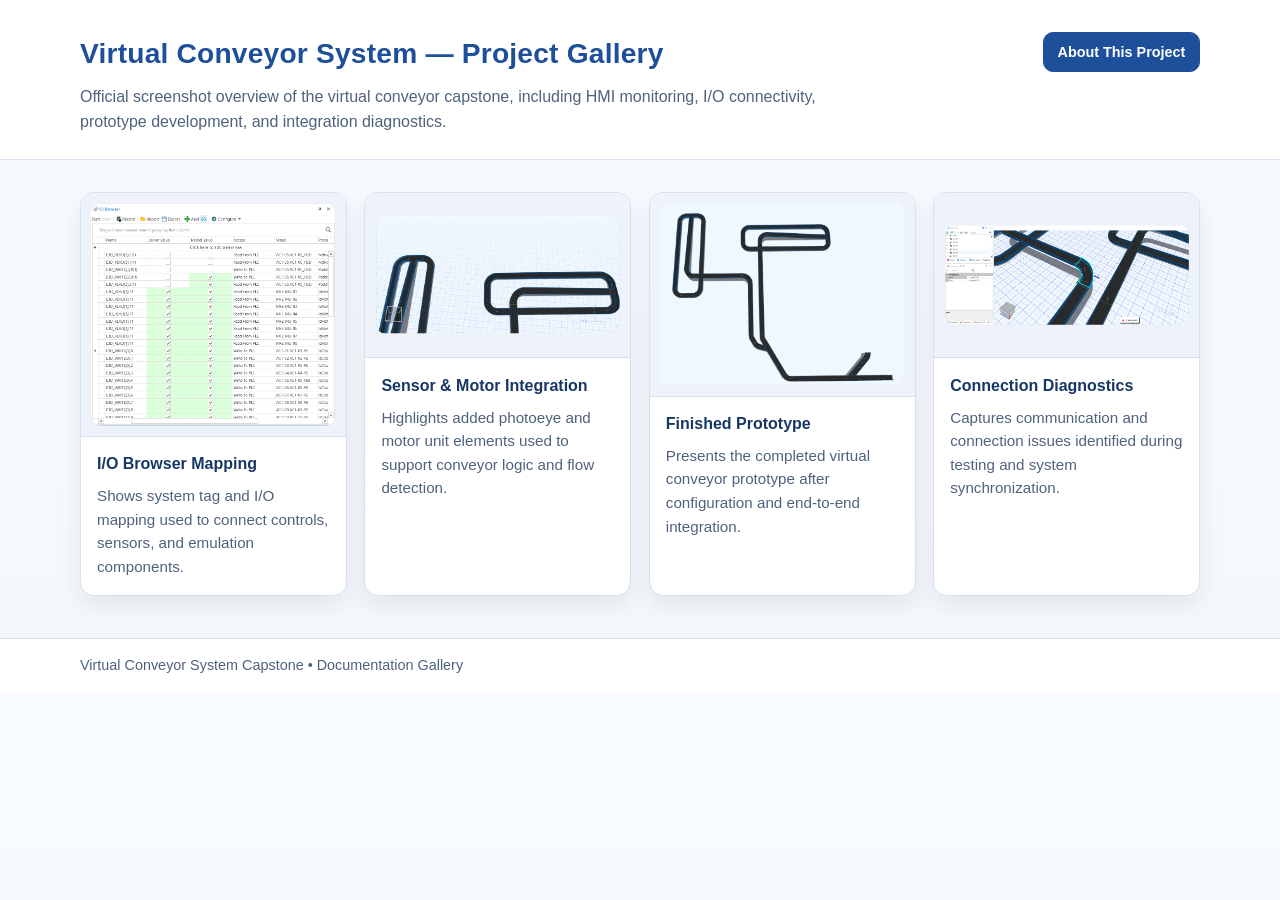
==== index.html @ b4f5950a "Added images Added images and made a simple HTML webpage. Still need to add videos and do a few touc" ====
<!doctype html>
<html lang="en">
<head>
  <meta charset="UTF-8" />
  <meta name="viewport" content="width=device-width, initial-scale=1.0" />
  <title>Virtual Conveyor System | Project Gallery</title>
  <link rel="stylesheet" href="styles.css" />
</head>
<body>
  <header>
    <div class="container header-content">
      <div class="header-row">
        <div>
          <h1>Virtual Conveyor System — Project Gallery</h1>
          <p class="subtitle">
            Official screenshot overview of the virtual conveyor capstone, including HMI monitoring,
            I/O connectivity, prototype development, and integration diagnostics.
          </p>
        </div>
        <a class="page-link" href="about.html">About This Project</a>
      </div>
    </div>
  </header>

  <main class="container">
    <section class="gallery" aria-label="Project image gallery">
      <article class="card">
        <div class="image-wrap">
          <img src="images/IO_Browser.png" alt="I/O browser configuration and data mapping view" class="gallery-image" tabindex="0" />
        </div>
        <div class="content">
          <h2>I/O Browser Mapping</h2>
          <p>Shows system tag and I/O mapping used to connect controls, sensors, and emulation components.</p>
        </div>
      </article>

      <article class="card">
        <div class="image-wrap">
          <img src="images/added_PE_MU.png" alt="Photoeye and motor unit integration panel" class="gallery-image" tabindex="0" />
        </div>
        <div class="content">
          <h2>Sensor & Motor Integration</h2>
          <p>Highlights added photoeye and motor unit elements used to support conveyor logic and flow detection.</p>
        </div>
      </article>

      <article class="card">
        <div class="image-wrap">
          <img src="images/finished_prototype.png" alt="Final virtual conveyor prototype interface" class="gallery-image" tabindex="0" />
        </div>
        <div class="content">
          <h2>Finished Prototype</h2>
          <p>Presents the completed virtual conveyor prototype after configuration and end-to-end integration.</p>
        </div>
      </article>

      <article class="card">
        <div class="image-wrap">
          <img src="images/Connections_Problems.png" alt="Connection troubleshooting and diagnostics screen" class="gallery-image" tabindex="0" />
        </div>
        <div class="content">
          <h2>Connection Diagnostics</h2>
          <p>Captures communication and connection issues identified during testing and system synchronization.</p>
        </div>
      </article>
    </section>
  </main>

  <div class="lightbox" id="lightbox" aria-hidden="true">
    <div class="lightbox-content">
      <div class="lightbox-image-wrap">
        <button class="lightbox-close" id="lightboxClose" aria-label="Close image">×</button>
        <img id="lightboxImage" src="" alt="" />
      </div>
      <div class="lightbox-caption" id="lightboxCaption"></div>
    </div>
  </div>

  <footer>
    <div class="container">Virtual Conveyor System Capstone • Documentation Gallery</div>
  </footer>
  <script src="script.js"></script>
</body>
</html>
---- styles.css ----
:root {
  color-scheme: light;
  --bg: #f4f7fb;
  --surface: #ffffff;
  --surface-alt: #eef3fb;
  --text: #10233f;
  --muted: #4f627d;
  --primary: #1e4f9a;
  --border: #d6e1f0;
  --shadow: 0 10px 24px rgba(16, 35, 63, 0.08);
  --radius: 14px;
}

* {
  box-sizing: border-box;
}

body {
  margin: 0;
  font-family: "Segoe UI", Tahoma, Geneva, Verdana, sans-serif;
  background: linear-gradient(180deg, #f8fbff 0%, var(--bg) 100%);
  color: var(--text);
  line-height: 1.55;
}

.container {
  width: min(1120px, 92vw);
  margin: 0 auto;
}

header {
  border-bottom: 1px solid var(--border);
  background: #fff;
}

.header-content {
  padding: 2rem 0 1.5rem;
}

.header-row {
  display: flex;
  align-items: flex-start;
  justify-content: space-between;
  gap: 1rem;
  flex-wrap: wrap;
}

.page-link {
  text-decoration: none;
  color: #fff;
  background: var(--primary);
  border: 1px solid var(--primary);
  border-radius: 10px;
  padding: 0.5rem 0.85rem;
  font-size: 0.9rem;
  font-weight: 600;
  white-space: nowrap;
}

.page-link:hover {
  filter: brightness(0.95);
}

.about-layout {
  display: grid;
  gap: 1rem;
}

.about-card {
  background: var(--surface);
  border: 1px solid var(--border);
  border-radius: var(--radius);
  box-shadow: var(--shadow);
  padding: 1rem 1.1rem;
}

.about-card h2 {
  margin-bottom: 0.45rem;
}

.about-list {
  margin: 0.35rem 0 0;
  padding-left: 1.1rem;
  color: var(--muted);
}

.about-list li + li {
  margin-top: 0.35rem;
}

h1 {
  margin: 0;
  font-size: clamp(1.6rem, 2.2vw, 2.2rem);
  color: var(--primary);
  letter-spacing: 0.2px;
}

.subtitle {
  margin: 0.6rem 0 0;
  max-width: 760px;
  color: var(--muted);
  font-size: 1rem;
}

main {
  padding: 2rem 0 2.6rem;
}

.gallery {
  display: grid;
  grid-template-columns: repeat(auto-fit, minmax(240px, 1fr));
  gap: 1.1rem;
}

.card {
  background: var(--surface);
  border: 1px solid var(--border);
  border-radius: var(--radius);
  overflow: hidden;
  box-shadow: var(--shadow);
  display: flex;
  flex-direction: column;
  transition: transform 0.2s ease, box-shadow 0.2s ease;
}

.card:hover {
  transform: translateY(-3px);
  box-shadow: 0 14px 30px rgba(16, 35, 63, 0.12);
}

.image-wrap {
  background: var(--surface-alt);
  border-bottom: 1px solid var(--border);
  aspect-ratio: 16 / 10;
  display: flex;
  align-items: center;
  justify-content: center;
  padding: 0.65rem;
}

.image-wrap img {
  max-width: 100%;
  max-height: 100%;
  border-radius: 10px;
  object-fit: contain;
  cursor: zoom-in;
}

.image-wrap img:focus-visible {
  outline: 3px solid #2a63b8;
  outline-offset: 3px;
}

.content {
  padding: 0.95rem 1rem 1.05rem;
}

h2 {
  margin: 0;
  font-size: 1rem;
  color: #173764;
}

p {
  margin: 0.45rem 0 0;
  color: var(--muted);
  font-size: 0.95rem;
}

footer {
  border-top: 1px solid var(--border);
  background: #fff;
  padding: 0.95rem 0;
  color: var(--muted);
  font-size: 0.9rem;
}

.lightbox {
  position: fixed;
  inset: 0;
  display: none;
  align-items: center;
  justify-content: center;
  padding: 1rem;
  background: rgba(10, 24, 45, 0.82);
  z-index: 1000;
}

.lightbox.open {
  display: flex;
}

.lightbox-content {
  width: min(1200px, 95vw);
  max-height: 92vh;
  display: flex;
  flex-direction: column;
  align-items: center;
  gap: 0.5rem;
}

.lightbox-image-wrap {
  position: relative;
  display: inline-flex;
  align-items: center;
  justify-content: center;
  max-width: 100%;
}

.lightbox img {
  display: block;
  max-width: 100%;
  max-height: 84vh;
  border-radius: 12px;
  border: 1px solid rgba(214, 225, 240, 0.35);
  box-shadow: 0 16px 38px rgba(0, 0, 0, 0.36);
  background: #fff;
  object-fit: contain;
}

.lightbox-caption {
  color: #eaf1ff;
  font-size: 0.95rem;
  text-align: center;
}

.lightbox-close {
  position: absolute;
  top: 0.5rem;
  right: 0.5rem;
  width: 2rem;
  height: 2rem;
  border: 0;
  border-radius: 999px;
  font-size: 1.2rem;
  line-height: 1;
  color: #0f2648;
  background: #fff;
  cursor: pointer;
  box-shadow: 0 8px 18px rgba(0, 0, 0, 0.25);
}

@media (max-width: 540px) {
  .header-content {
    padding-top: 1.5rem;
  }

  .header-row {
    flex-direction: column;
    align-items: flex-start;
  }

  main {
    padding-top: 1.4rem;
  }
}
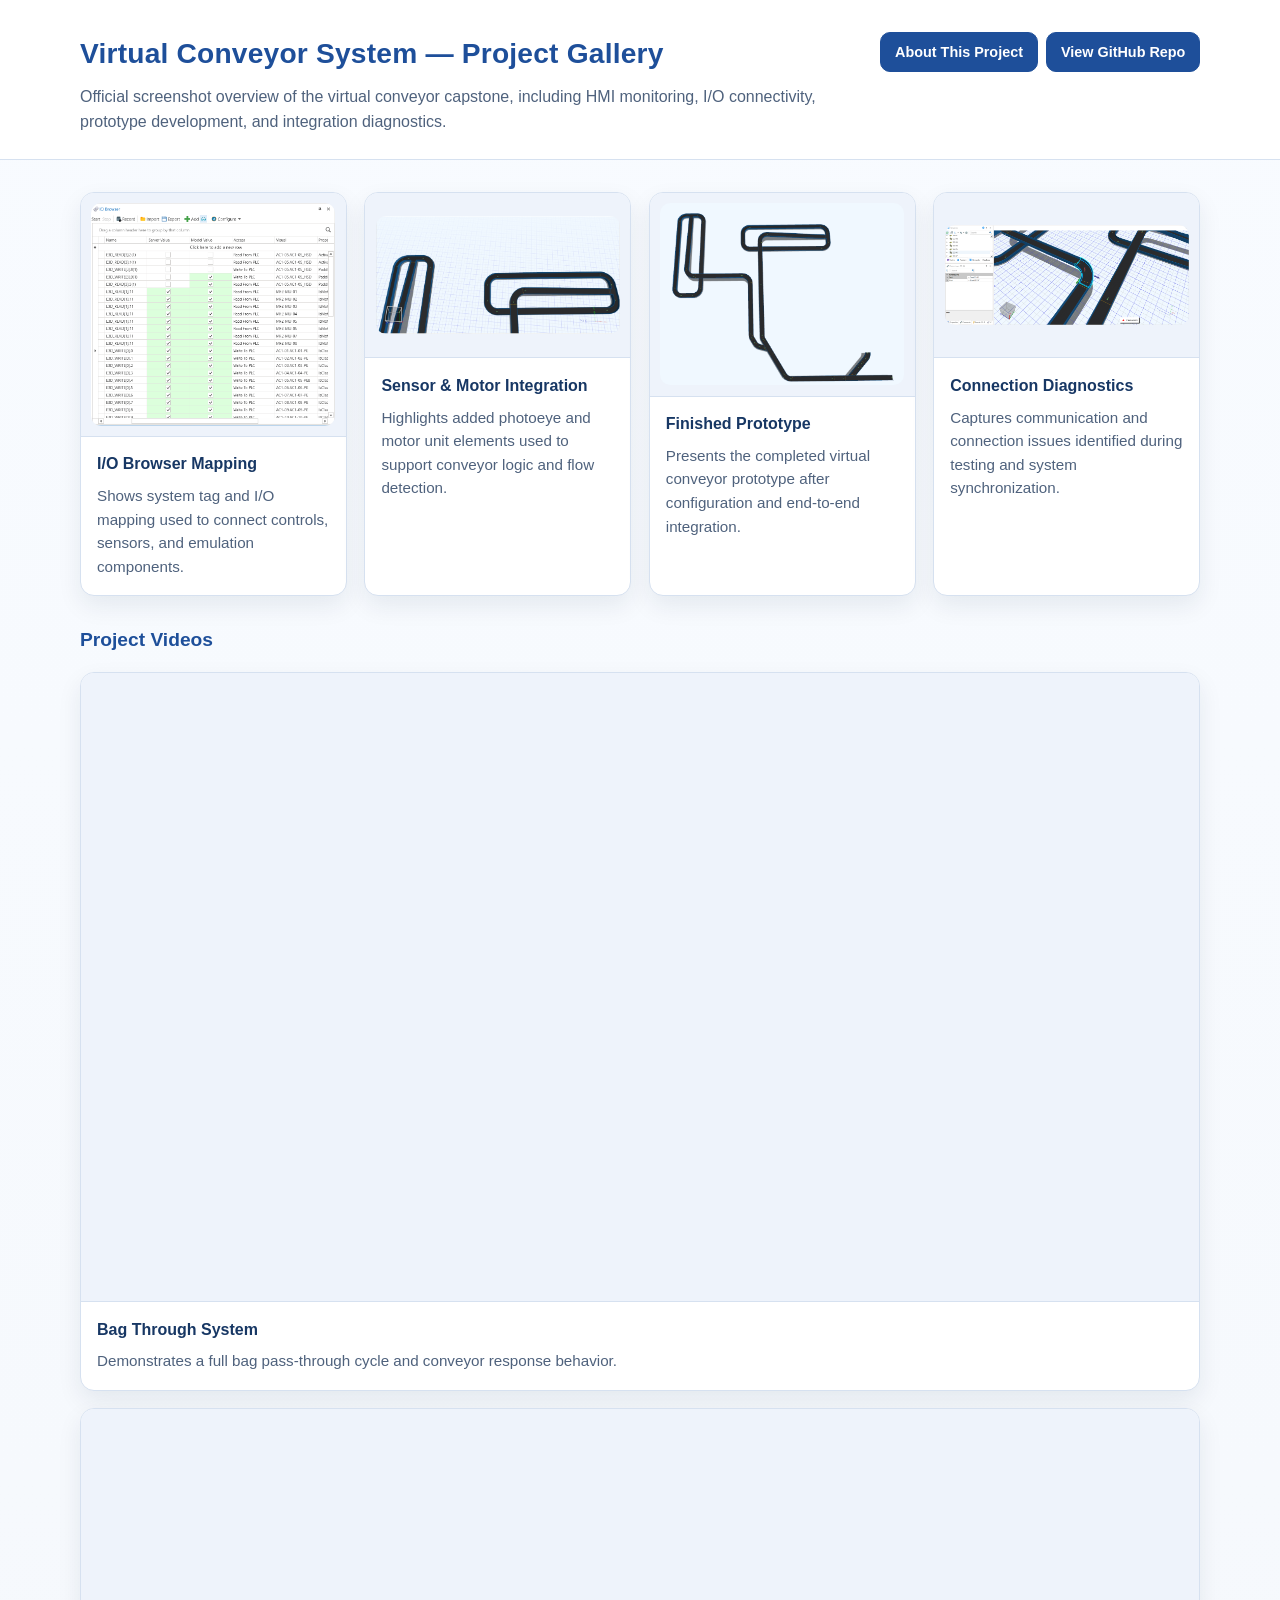
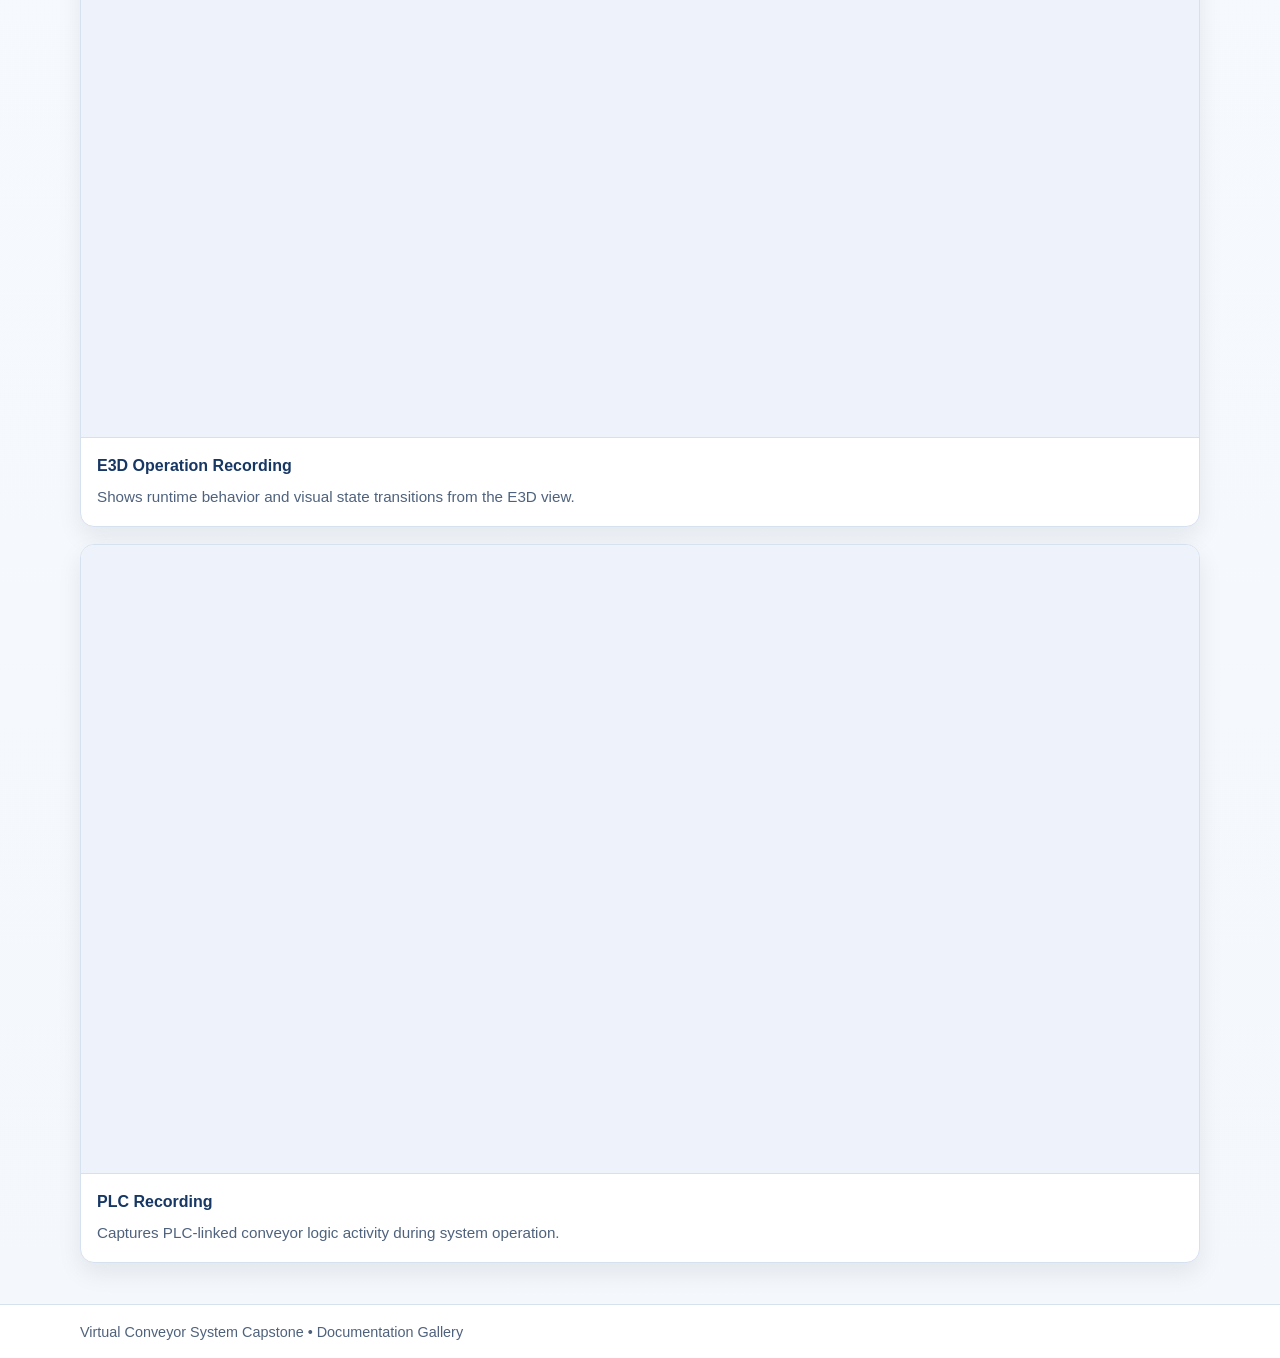
==== commit 837d7c60: "Added video section Added a video section so users can see live what is happening in emulate3d" ====
--- a/index.html
+++ b/index.html
@@ -17,7 +17,17 @@
             I/O connectivity, prototype development, and integration diagnostics.
           </p>
         </div>
-        <a class="page-link" href="about.html">About This Project</a>
+        <div class="header-actions">
+          <a class="page-link" href="about.html">About This Project</a>
+          <a
+            class="page-link"
+            href="https://github.com/cleytonshelton/virtual_conv_system"
+            target="_blank"
+            rel="noopener noreferrer"
+          >
+            View GitHub Repo
+          </a>
+        </div>
       </div>
     </div>
   </header>
@@ -64,13 +74,74 @@
         </div>
       </article>
     </section>
+
+    <h2 class="section-title">Project Videos</h2>
+    <section class="video-gallery" aria-label="Project video gallery">
+      <article class="card video-card">
+        <div class="video-wrap">
+          <video
+            src="videos/bag_thru_system.mp4"
+            class="gallery-video"
+            muted
+            autoplay
+            loop
+            playsinline
+            tabindex="0"
+            aria-label="Bag moving through system recording"
+          ></video>
+        </div>
+        <div class="content">
+          <h2>Bag Through System</h2>
+          <p>Demonstrates a full bag pass-through cycle and conveyor response behavior.</p>
+        </div>
+      </article>
+
+      <article class="card video-card">
+        <div class="video-wrap">
+          <video
+            src="videos/E3D_recording.mp4"
+            class="gallery-video"
+            muted
+            autoplay
+            loop
+            playsinline
+            tabindex="0"
+            aria-label="E3D recording of conveyor operation"
+          ></video>
+        </div>
+        <div class="content">
+          <h2>E3D Operation Recording</h2>
+          <p>Shows runtime behavior and visual state transitions from the E3D view.</p>
+        </div>
+      </article>
+
+      <article class="card video-card">
+        <div class="video-wrap">
+          <video
+            src="videos/PLC_recording.mp4"
+            class="gallery-video"
+            muted
+            autoplay
+            loop
+            playsinline
+            tabindex="0"
+            aria-label="PLC recording and conveyor logic activity"
+          ></video>
+        </div>
+        <div class="content">
+          <h2>PLC Recording</h2>
+          <p>Captures PLC-linked conveyor logic activity during system operation.</p>
+        </div>
+      </article>
+    </section>
   </main>
 
   <div class="lightbox" id="lightbox" aria-hidden="true">
     <div class="lightbox-content">
-      <div class="lightbox-image-wrap">
-        <button class="lightbox-close" id="lightboxClose" aria-label="Close image">×</button>
+      <div class="lightbox-media-wrap">
+        <button class="lightbox-close" id="lightboxClose" aria-label="Close media">×</button>
         <img id="lightboxImage" src="" alt="" />
+        <video id="lightboxVideo" controls loop playsinline></video>
       </div>
       <div class="lightbox-caption" id="lightboxCaption"></div>
     </div>
--- a/styles.css
+++ b/styles.css
@@ -45,6 +45,12 @@
   flex-wrap: wrap;
 }
 
+.header-actions {
+  display: flex;
+  gap: 0.55rem;
+  flex-wrap: wrap;
+}
+
 .page-link {
   text-decoration: none;
   color: #fff;
@@ -112,6 +118,19 @@
   gap: 1.1rem;
 }
 
+.video-gallery {
+  display: grid;
+  grid-template-columns: 1fr;
+  gap: 1.1rem;
+  margin-top: 1.1rem;
+}
+
+.section-title {
+  margin: 1.8rem 0 0;
+  color: var(--primary);
+  font-size: 1.2rem;
+}
+
 .card {
   background: var(--surface);
   border: 1px solid var(--border);
@@ -138,6 +157,16 @@
   padding: 0.65rem;
 }
 
+.video-wrap {
+  background: var(--surface-alt);
+  border-bottom: 1px solid var(--border);
+  aspect-ratio: 16 / 9;
+  display: flex;
+  align-items: center;
+  justify-content: center;
+  padding: 0.65rem;
+}
+
 .image-wrap img {
   max-width: 100%;
   max-height: 100%;
@@ -151,6 +180,19 @@
   outline-offset: 3px;
 }
 
+.video-wrap video {
+  width: 100%;
+  height: 100%;
+  border-radius: 10px;
+  object-fit: cover;
+  cursor: zoom-in;
+}
+
+.video-wrap video:focus-visible {
+  outline: 3px solid #2a63b8;
+  outline-offset: 3px;
+}
+
 .content {
   padding: 0.95rem 1rem 1.05rem;
 }
@@ -199,7 +241,7 @@
   gap: 0.5rem;
 }
 
-.lightbox-image-wrap {
+.lightbox-media-wrap {
   position: relative;
   display: inline-flex;
   align-items: center;
@@ -207,7 +249,8 @@
   max-width: 100%;
 }
 
-.lightbox img {
+.lightbox img,
+.lightbox video {
   display: block;
   max-width: 100%;
   max-height: 84vh;
@@ -216,6 +259,19 @@
   box-shadow: 0 16px 38px rgba(0, 0, 0, 0.36);
   background: #fff;
   object-fit: contain;
+}
+
+#lightboxVideo {
+  display: none;
+  background: #000;
+}
+
+#lightboxVideo.show {
+  display: block;
+}
+
+#lightboxImage.hide {
+  display: none;
 }
 
 .lightbox-caption {
@@ -238,6 +294,7 @@
   background: #fff;
   cursor: pointer;
   box-shadow: 0 8px 18px rgba(0, 0, 0, 0.25);
+  z-index: 3;
 }
 
 @media (max-width: 540px) {
@@ -250,6 +307,10 @@
     align-items: flex-start;
   }
 
+  .header-actions {
+    width: 100%;
+  }
+
   main {
     padding-top: 1.4rem;
   }
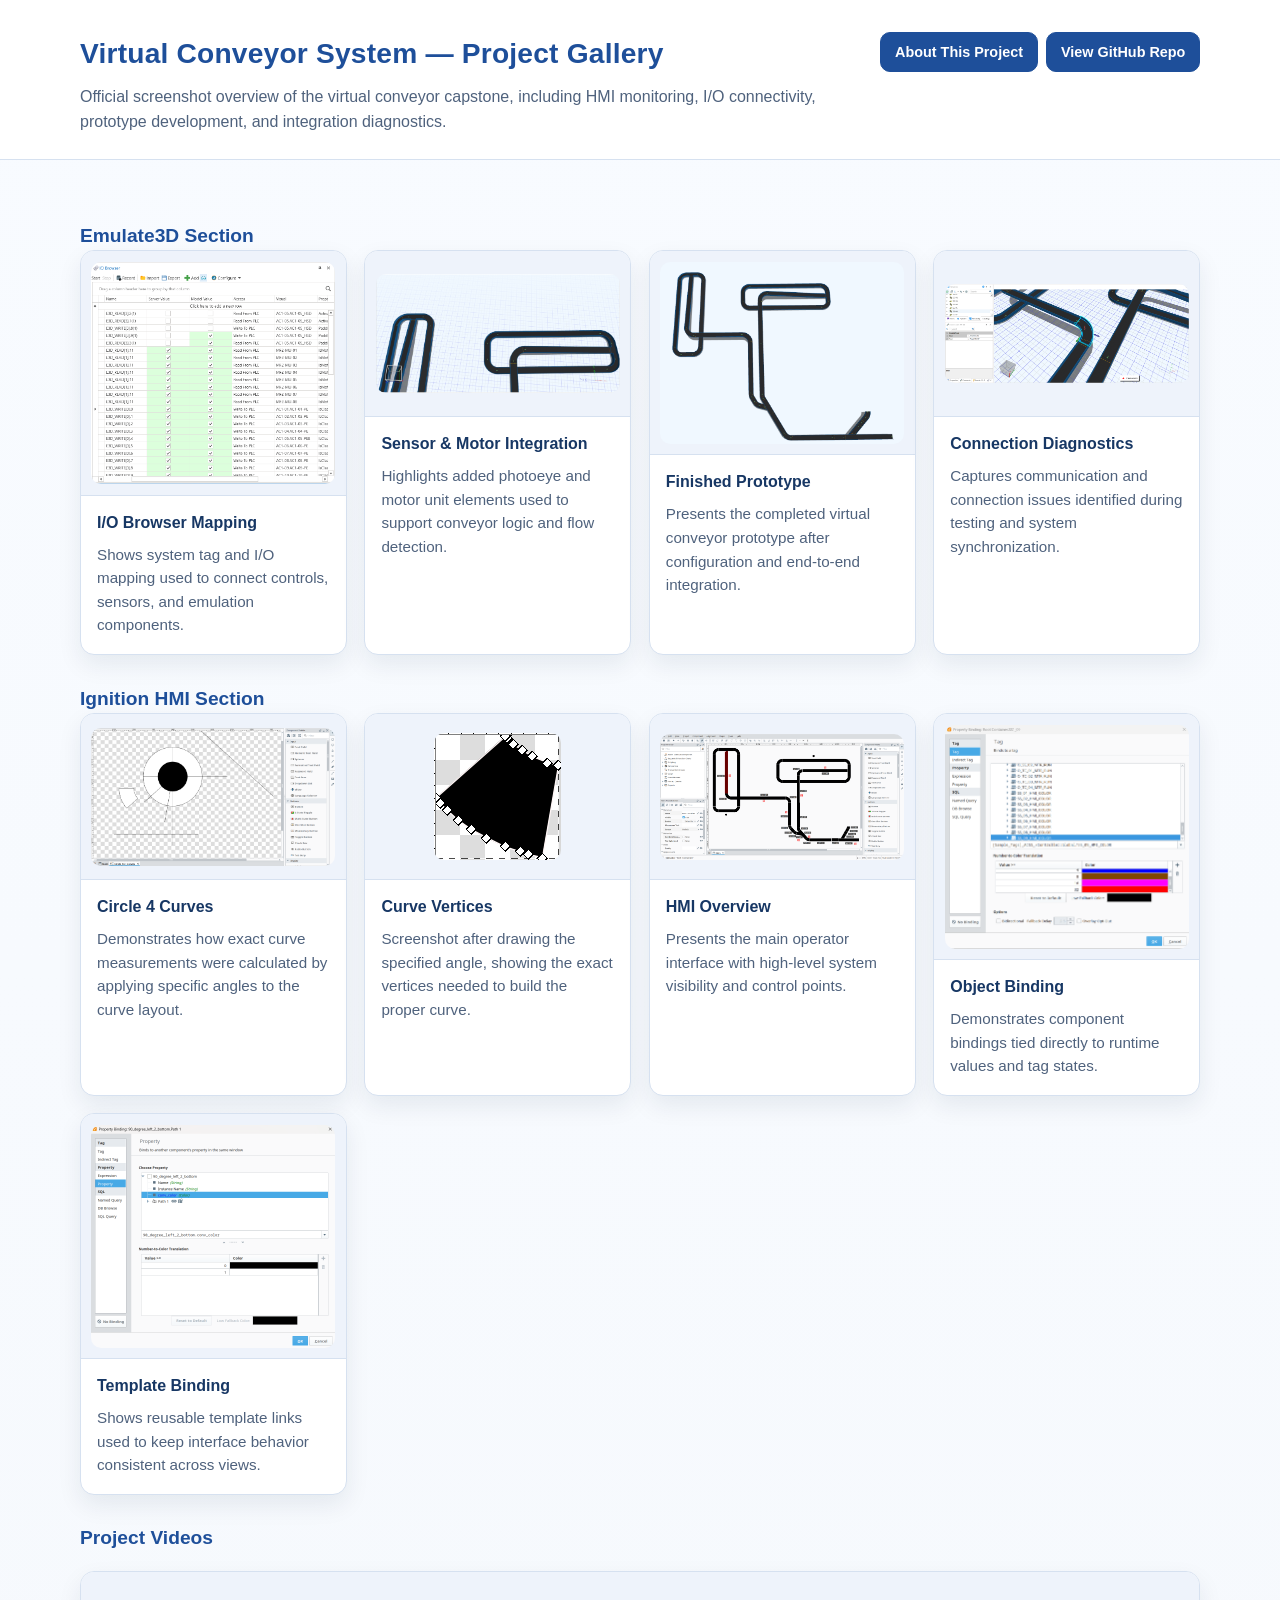
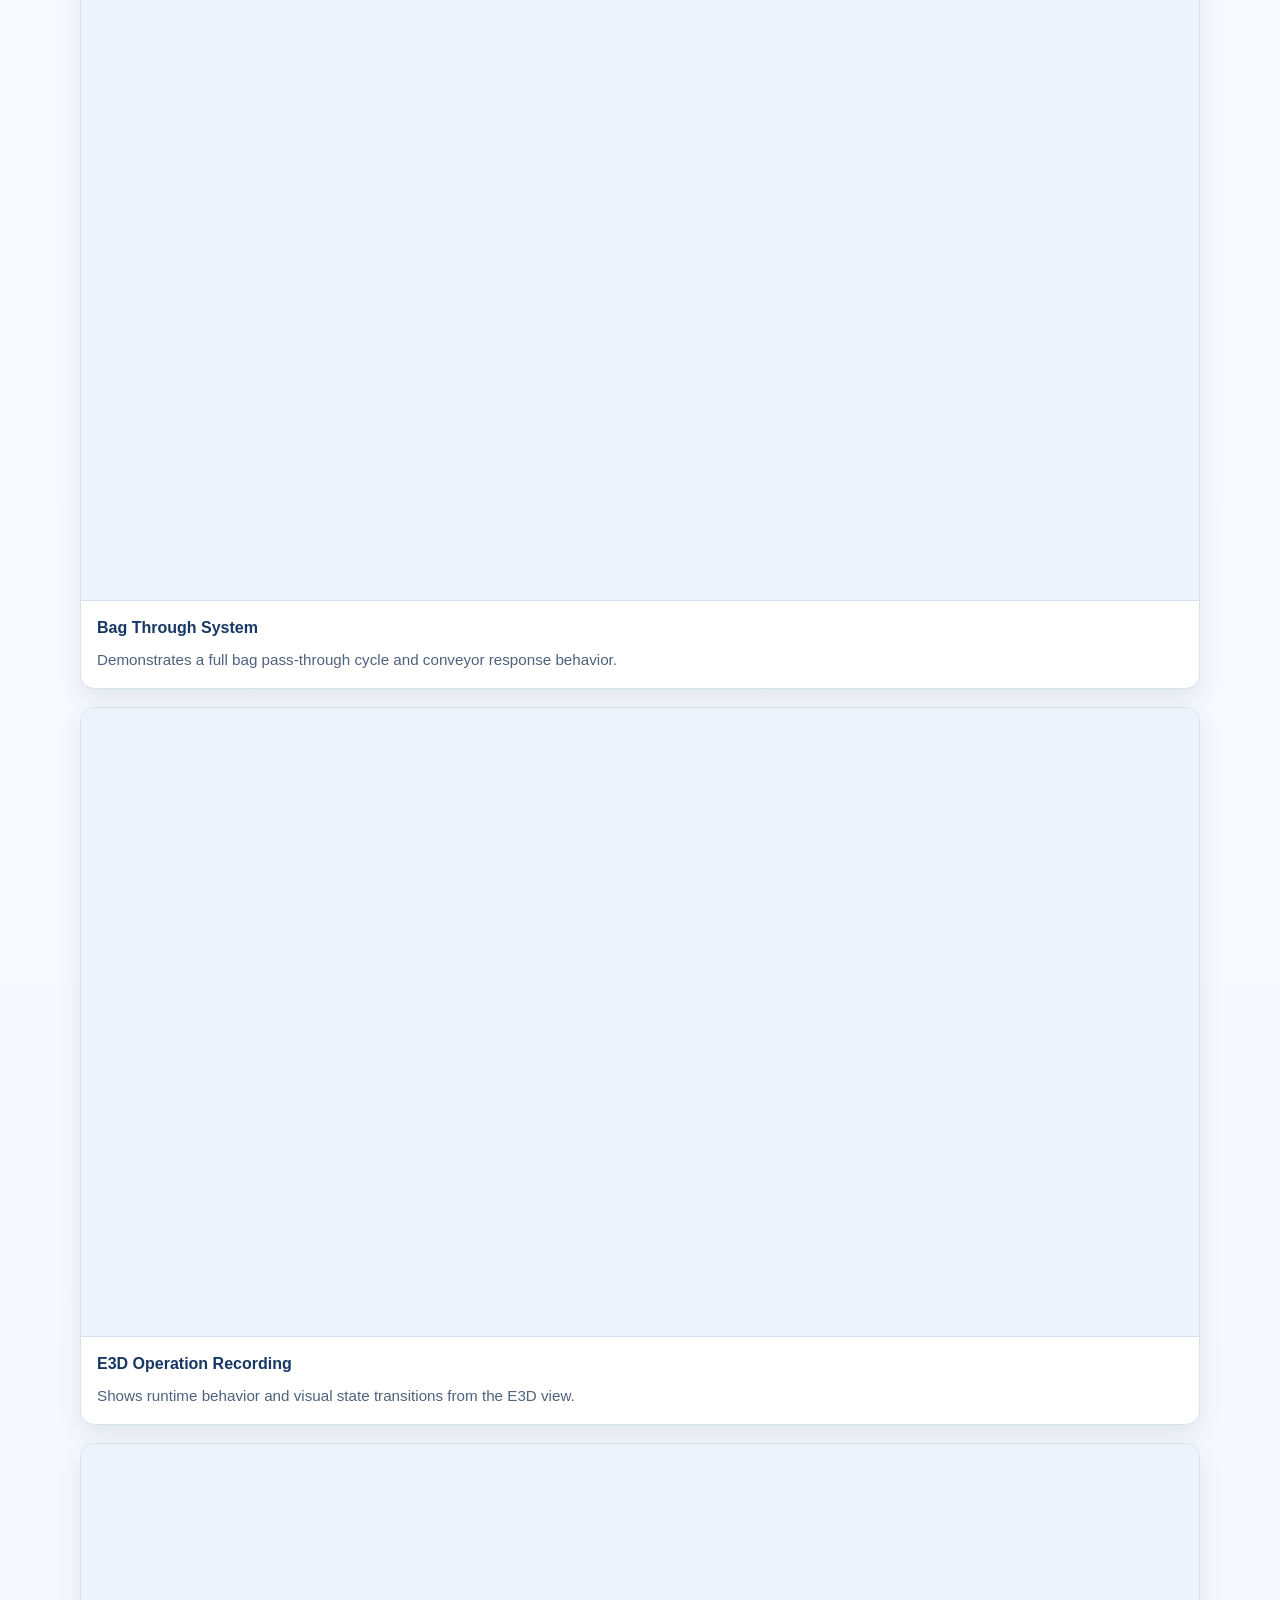
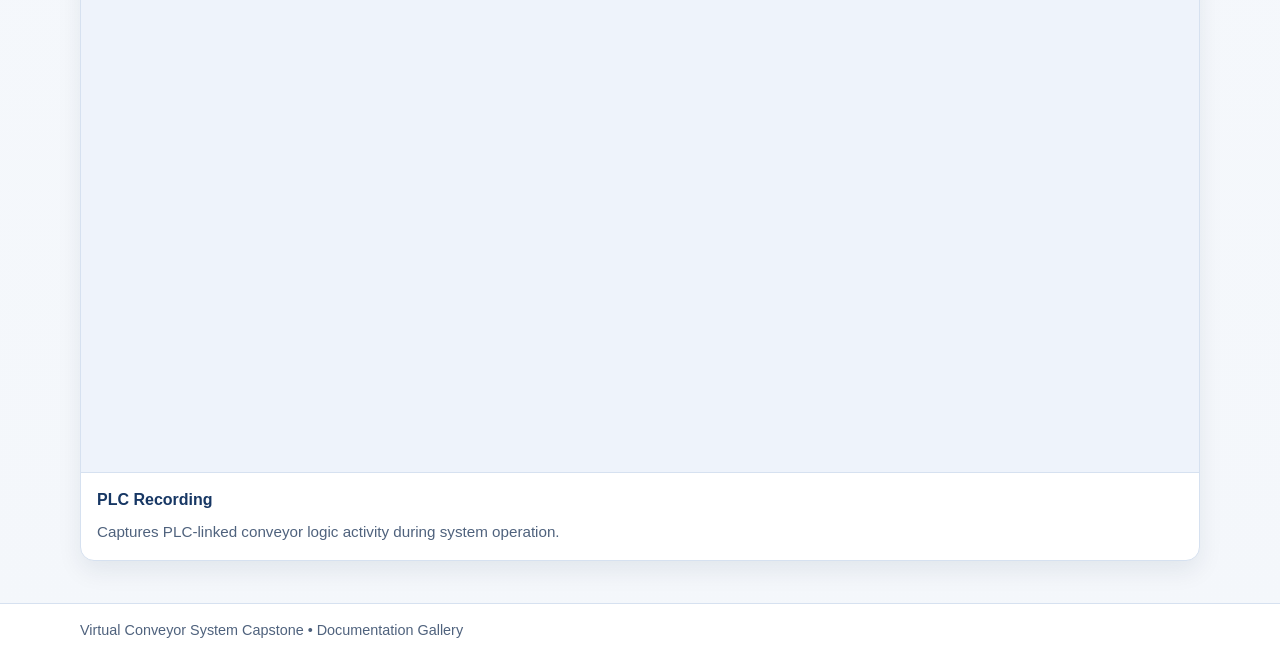
==== commit f1723a0a: "Added new images that show HMI Updated site to show new images from the HMI screen that i have creat" ====
--- a/index.html
+++ b/index.html
@@ -33,7 +33,8 @@
   </header>
 
   <main class="container">
-    <section class="gallery" aria-label="Project image gallery">
+    <h2 class="section-title">Emulate3D Section</h2>
+    <section class="gallery" aria-label="Emulate3D image gallery">
       <article class="card">
         <div class="image-wrap">
           <img src="images/IO_Browser.png" alt="I/O browser configuration and data mapping view" class="gallery-image" tabindex="0" />
@@ -71,6 +72,59 @@
         <div class="content">
           <h2>Connection Diagnostics</h2>
           <p>Captures communication and connection issues identified during testing and system synchronization.</p>
+        </div>
+      </article>
+    </section>
+
+    <h2 class="section-title">Ignition HMI Section</h2>
+    <section class="gallery" aria-label="Ignition HMI image gallery">
+      <article class="card">
+        <div class="image-wrap">
+          <img src="images/circle_4_curves.png" alt="Ignition HMI configuration showing four curve references" class="gallery-image" tabindex="0" />
+        </div>
+        <div class="content">
+          <h2>Circle 4 Curves</h2>
+          <p>Demonstrates how exact curve measurements were calculated by applying specific angles to the curve layout.</p>
+        </div>
+      </article>
+
+      <article class="card">
+        <div class="image-wrap">
+          <img src="images/curve_vertices.png" alt="Ignition HMI view for curve vertices parameters" class="gallery-image" tabindex="0" />
+        </div>
+        <div class="content">
+          <h2>Curve Vertices</h2>
+          <p>Screenshot after drawing the specified angle, showing the exact vertices needed to build the proper curve.</p>
+        </div>
+      </article>
+
+      <article class="card">
+        <div class="image-wrap">
+          <img src="images/hmi_overview.png" alt="Ignition HMI overview with status indicators and runtime controls" class="gallery-image" tabindex="0" />
+        </div>
+        <div class="content">
+          <h2>HMI Overview</h2>
+          <p>Presents the main operator interface with high-level system visibility and control points.</p>
+        </div>
+      </article>
+
+      <article class="card">
+        <div class="image-wrap">
+          <img src="images/object_binding.png" alt="Ignition object binding setup linking interface components to tags" class="gallery-image" tabindex="0" />
+        </div>
+        <div class="content">
+          <h2>Object Binding</h2>
+          <p>Demonstrates component bindings tied directly to runtime values and tag states.</p>
+        </div>
+      </article>
+
+      <article class="card">
+        <div class="image-wrap">
+          <img src="images/template_binding.png" alt="Template binding configuration for reusable HMI components" class="gallery-image" tabindex="0" />
+        </div>
+        <div class="content">
+          <h2>Template Binding</h2>
+          <p>Shows reusable template links used to keep interface behavior consistent across views.</p>
         </div>
       </article>
     </section>
--- a/styles.css
+++ b/styles.css
@@ -184,7 +184,7 @@
   width: 100%;
   height: 100%;
   border-radius: 10px;
-  object-fit: cover;
+  object-fit: contain;
   cursor: zoom-in;
 }
 
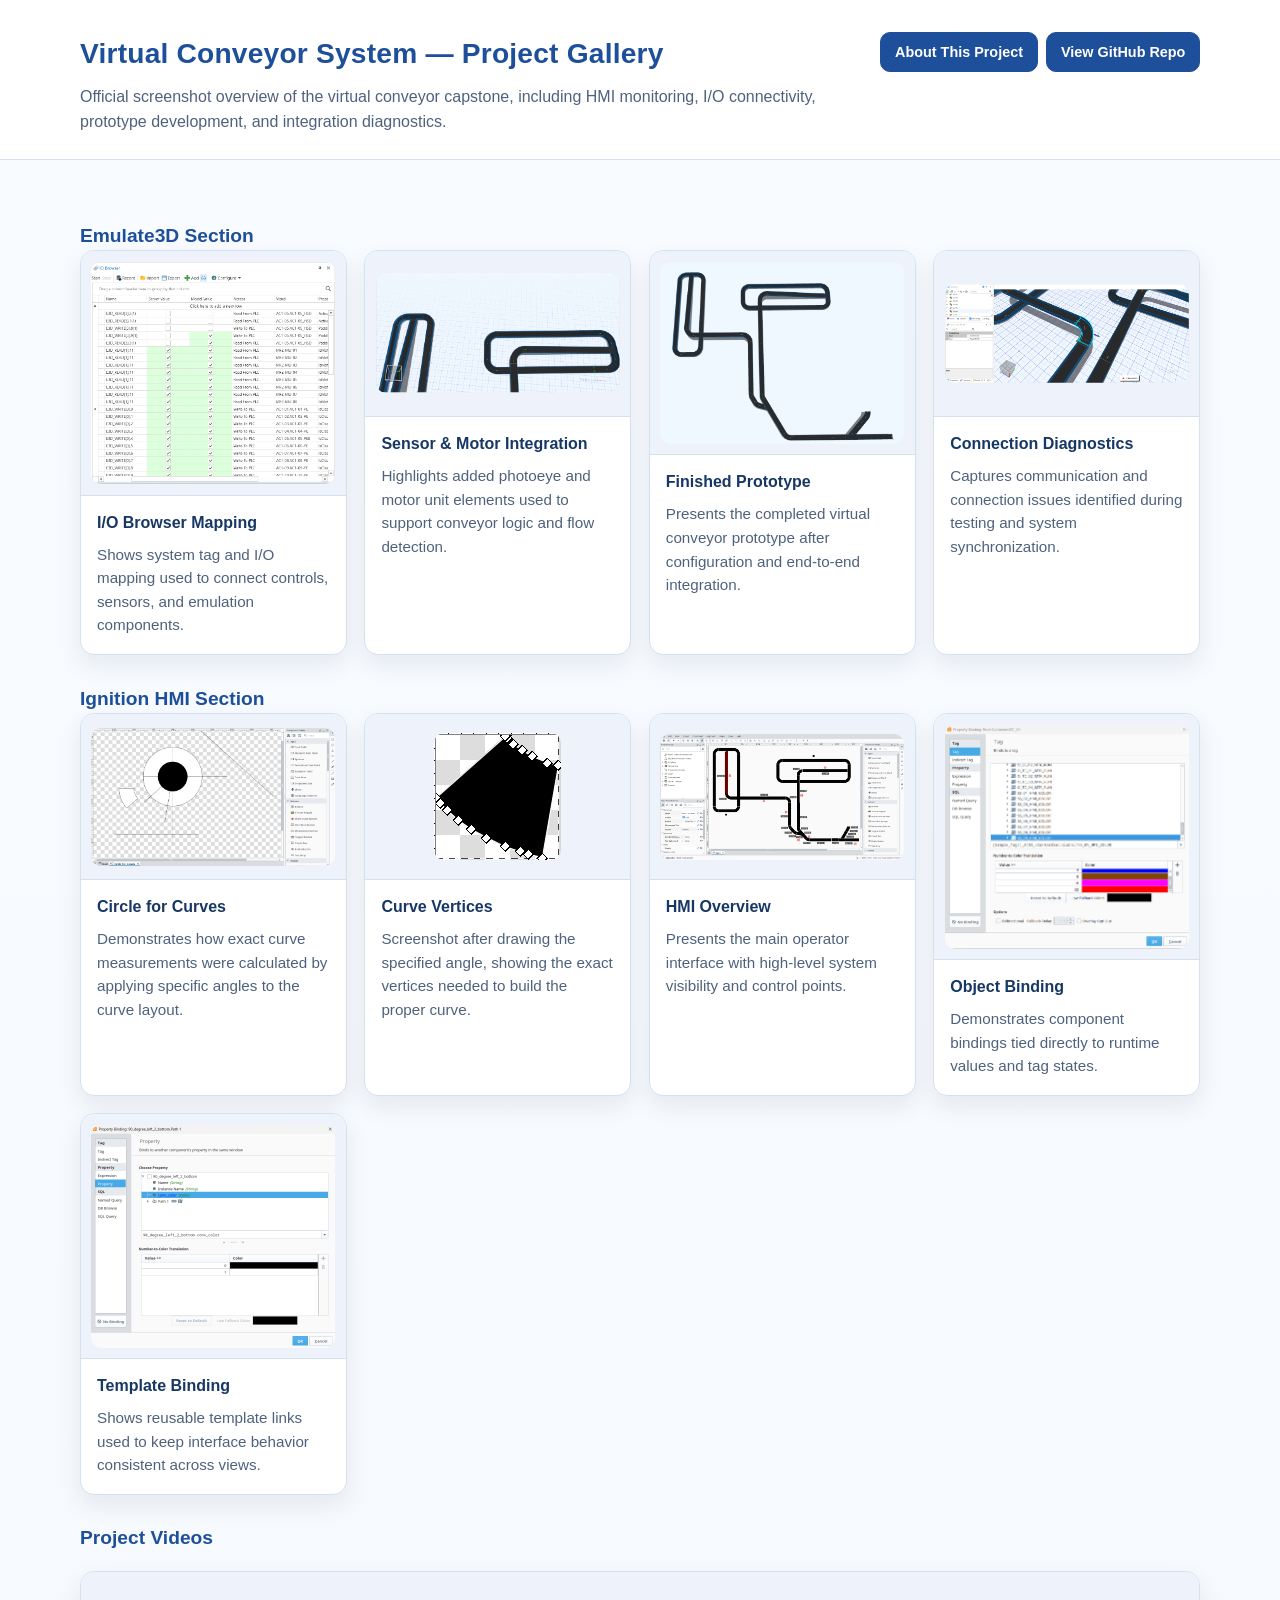
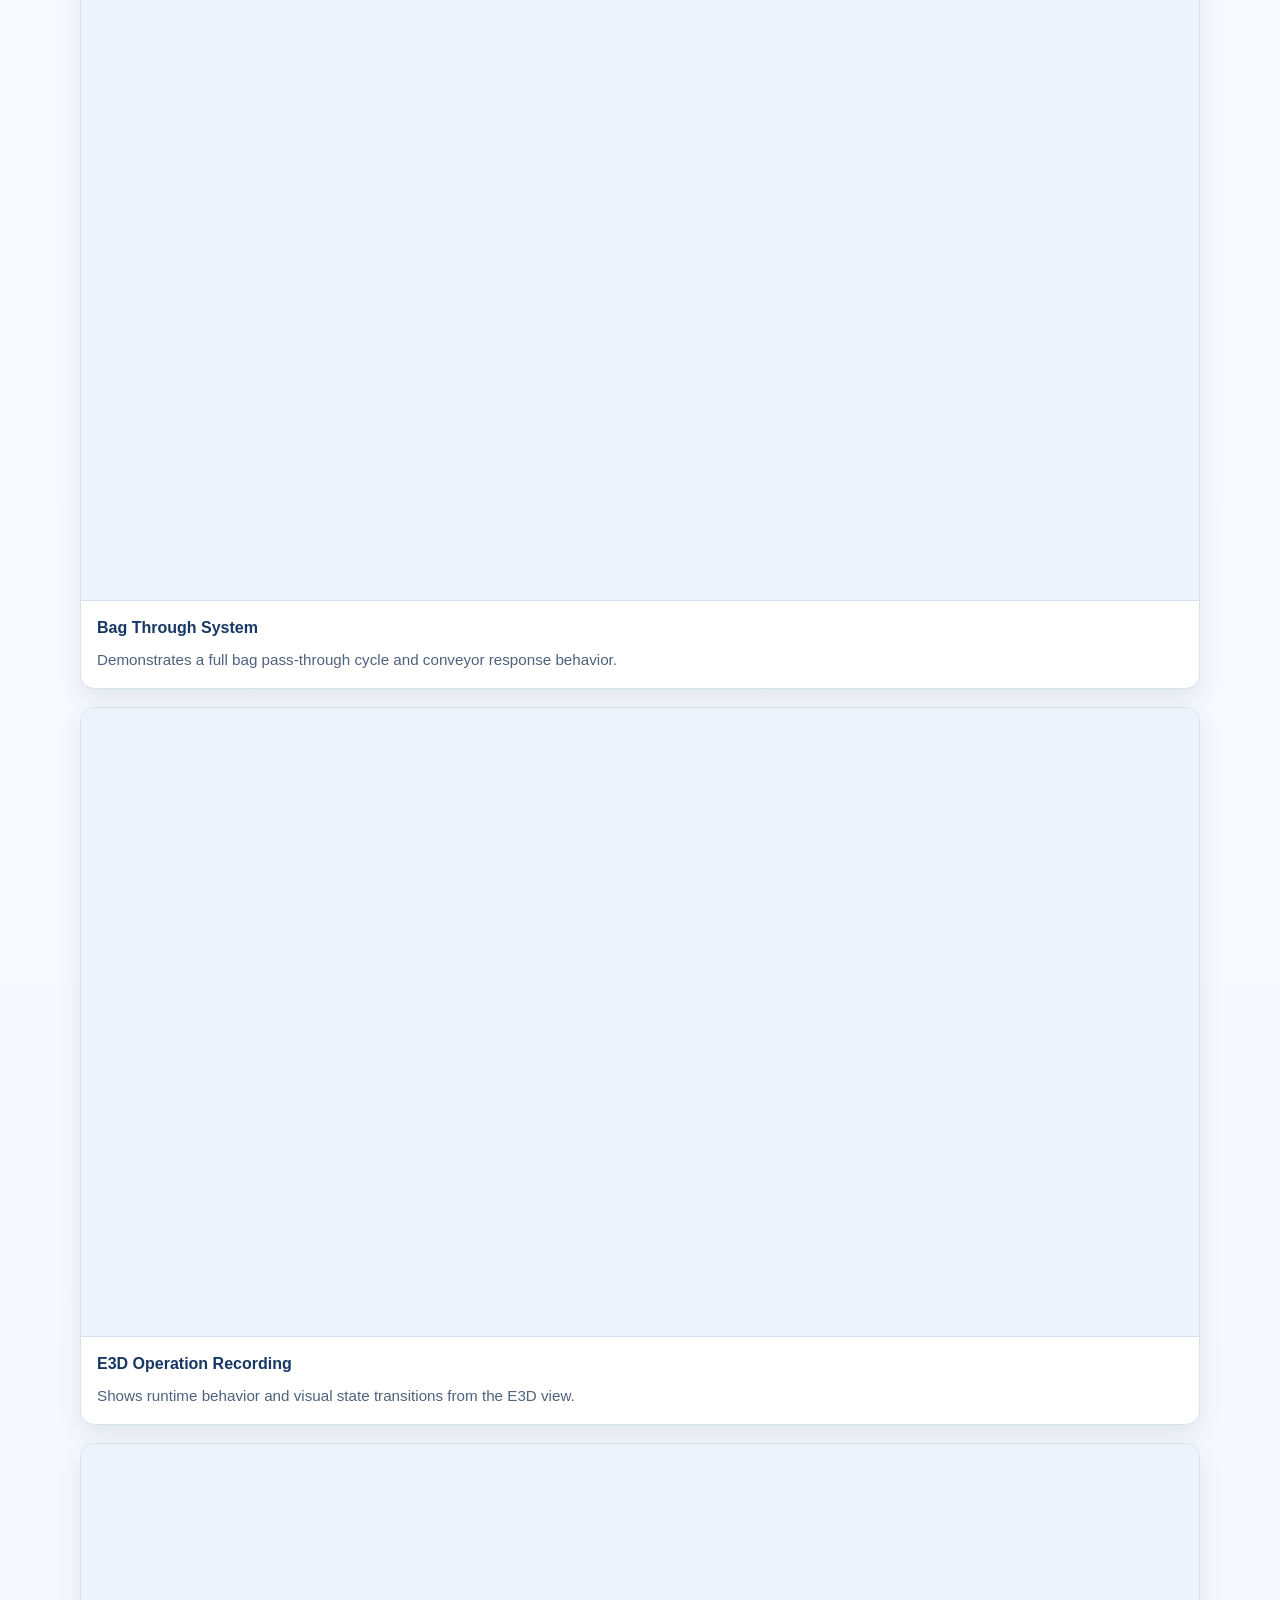
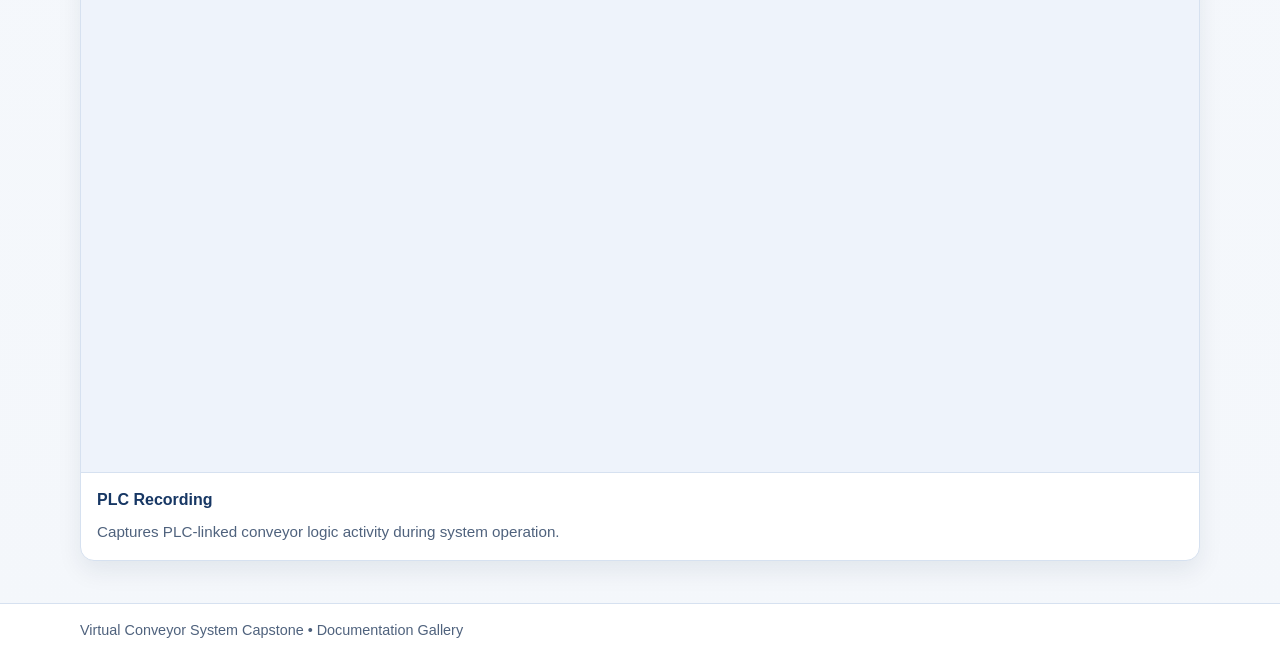
==== commit e763cf69: "typo" ====
--- a/index.html
+++ b/index.html
@@ -4,7 +4,7 @@
   <meta charset="UTF-8" />
   <meta name="viewport" content="width=device-width, initial-scale=1.0" />
   <title>Virtual Conveyor System | Project Gallery</title>
-  <link rel="stylesheet" href="styles.css" />
+  <link rel="stylesheet" href="styles.css?v=20260415" />
 </head>
 <body>
   <header>
@@ -83,7 +83,7 @@
           <img src="images/circle_4_curves.png" alt="Ignition HMI configuration showing four curve references" class="gallery-image" tabindex="0" />
         </div>
         <div class="content">
-          <h2>Circle 4 Curves</h2>
+          <h2>Circle for Curves</h2>
           <p>Demonstrates how exact curve measurements were calculated by applying specific angles to the curve layout.</p>
         </div>
       </article>
@@ -204,6 +204,6 @@
   <footer>
     <div class="container">Virtual Conveyor System Capstone • Documentation Gallery</div>
   </footer>
-  <script src="script.js"></script>
+  <script src="script.js?v=20260415"></script>
 </body>
 </html>
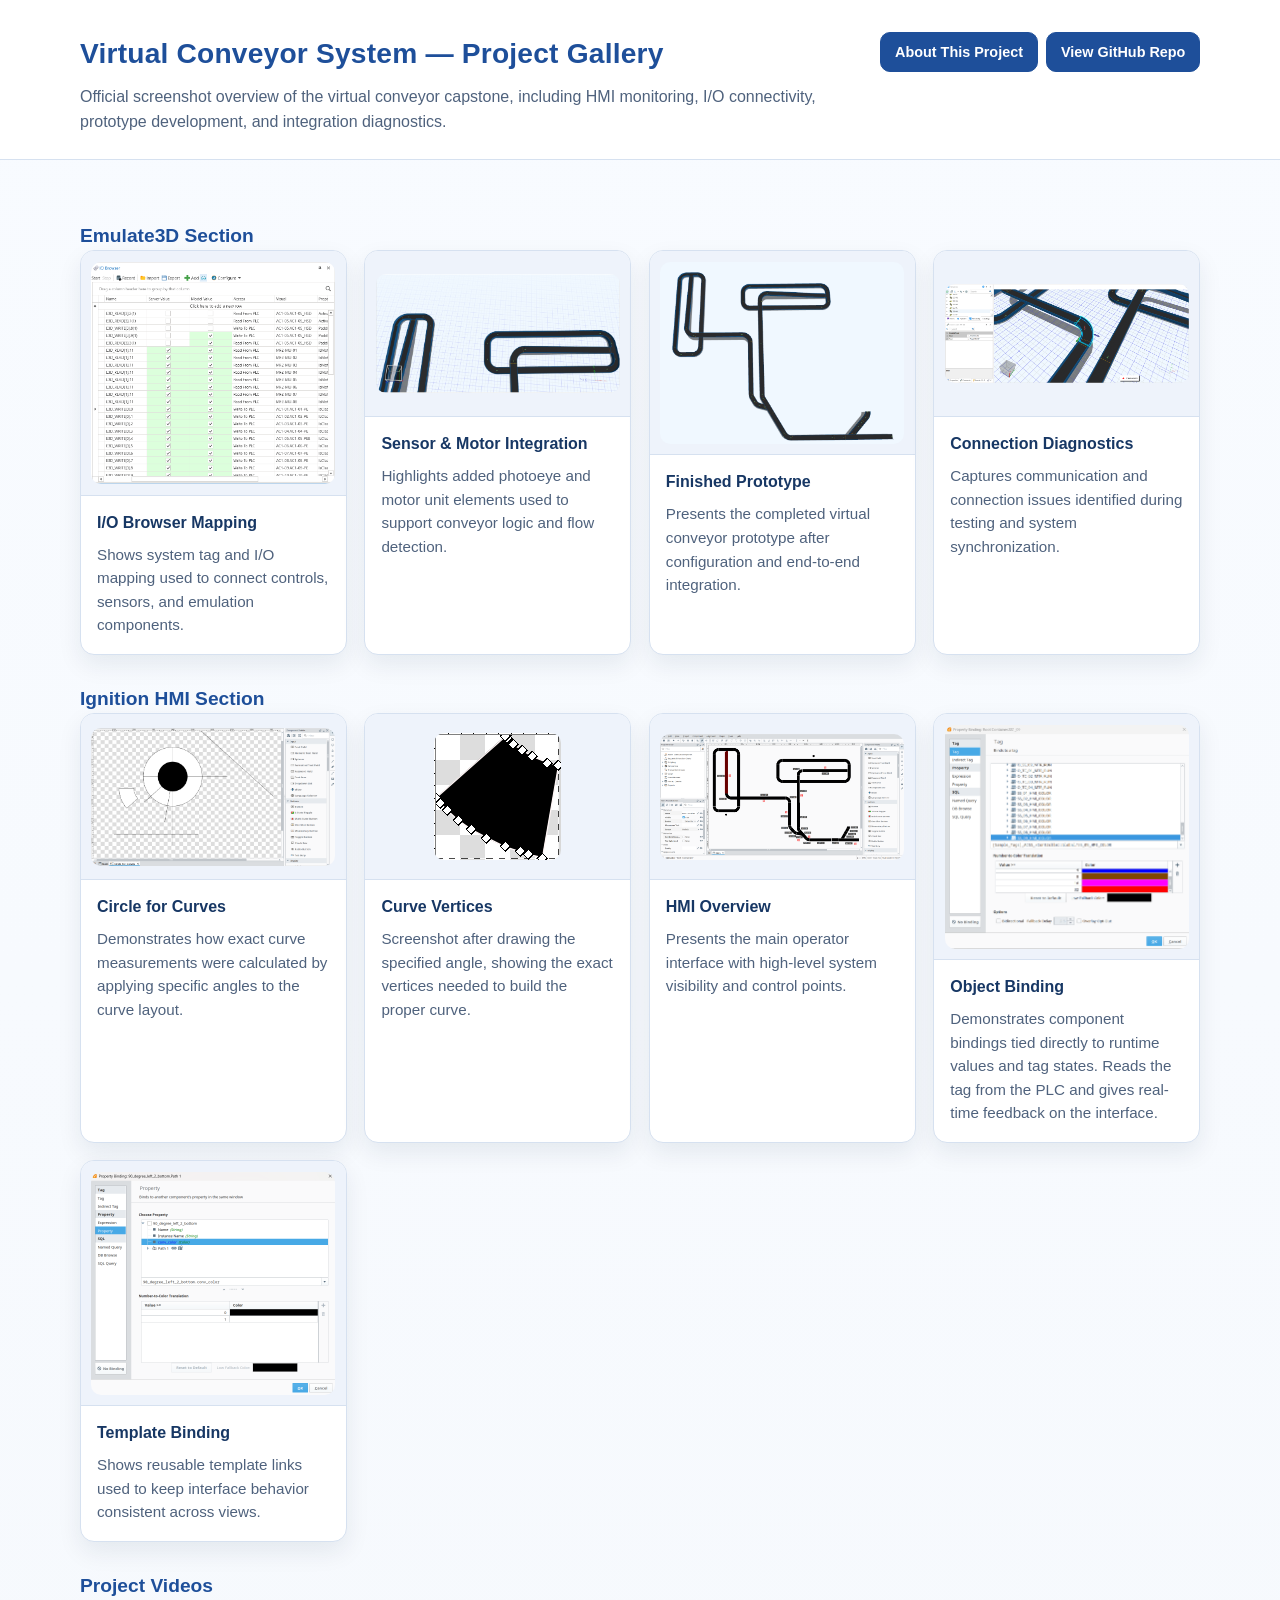
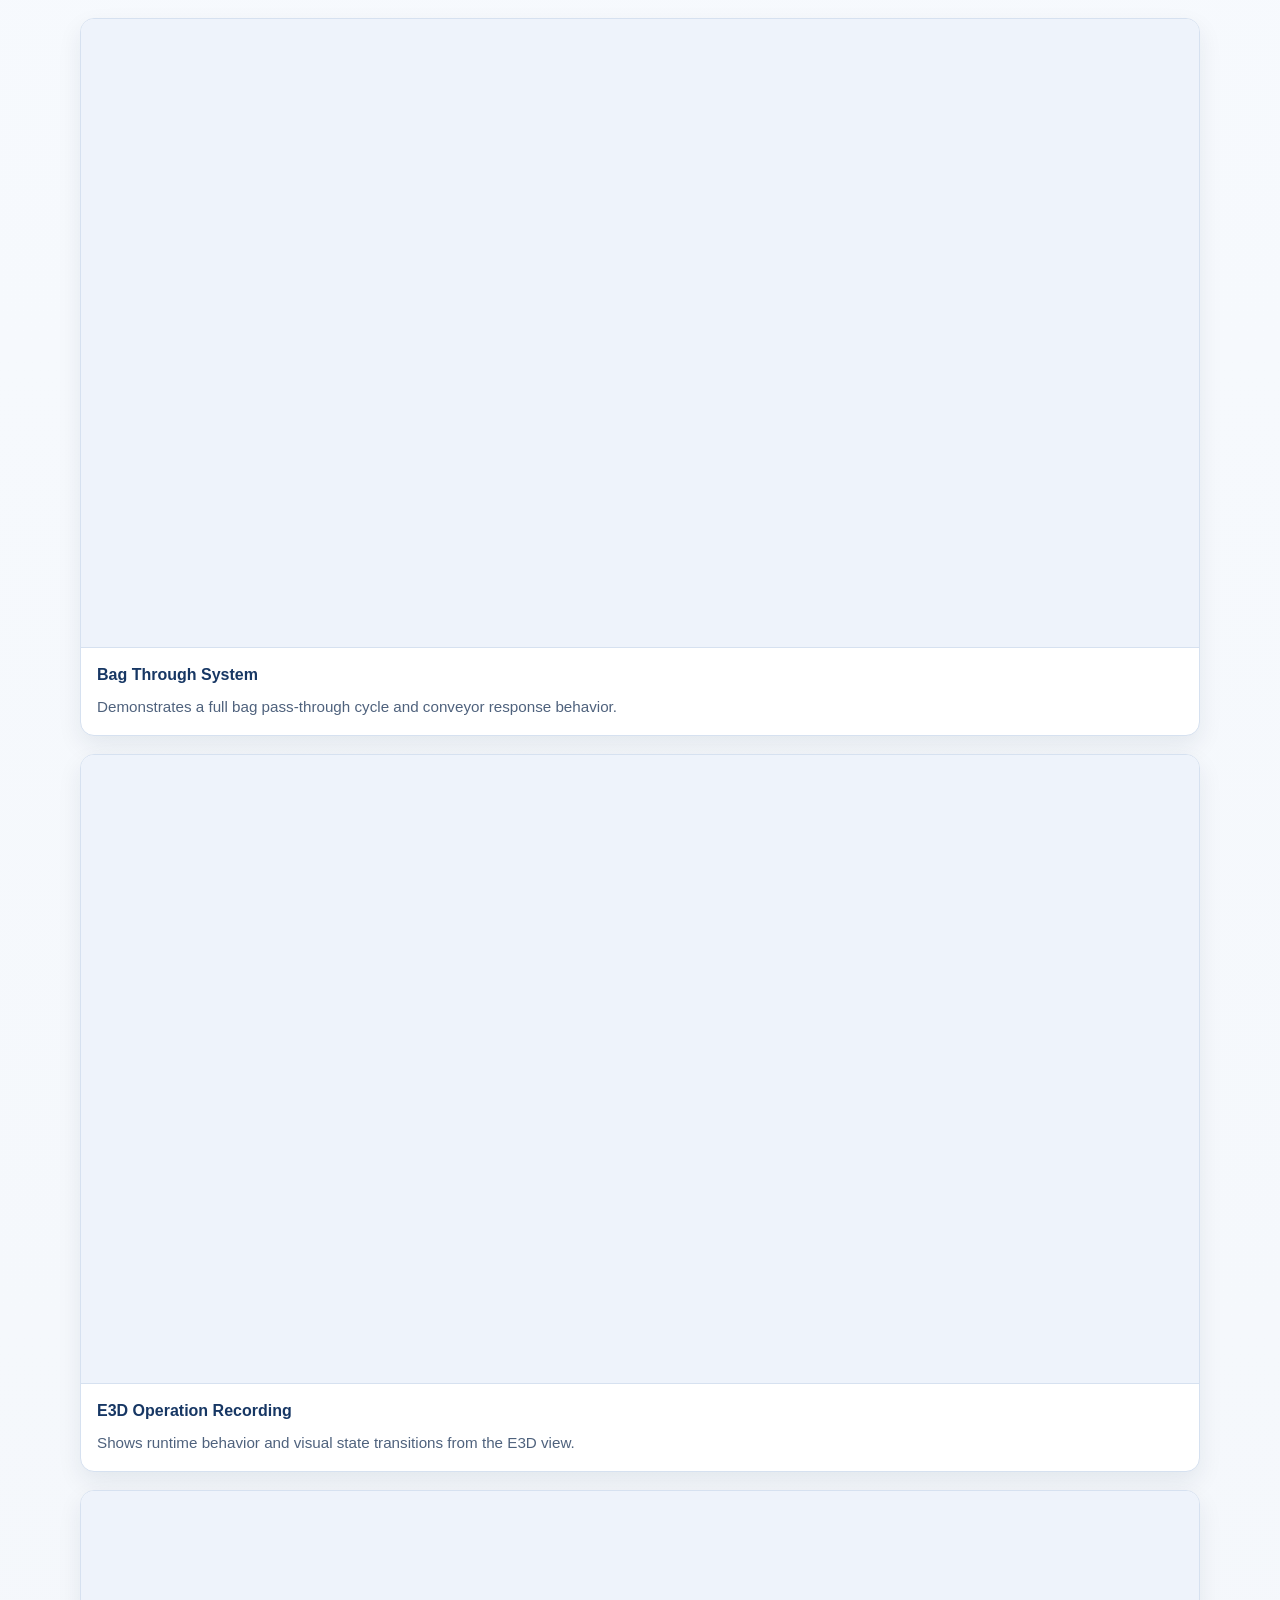
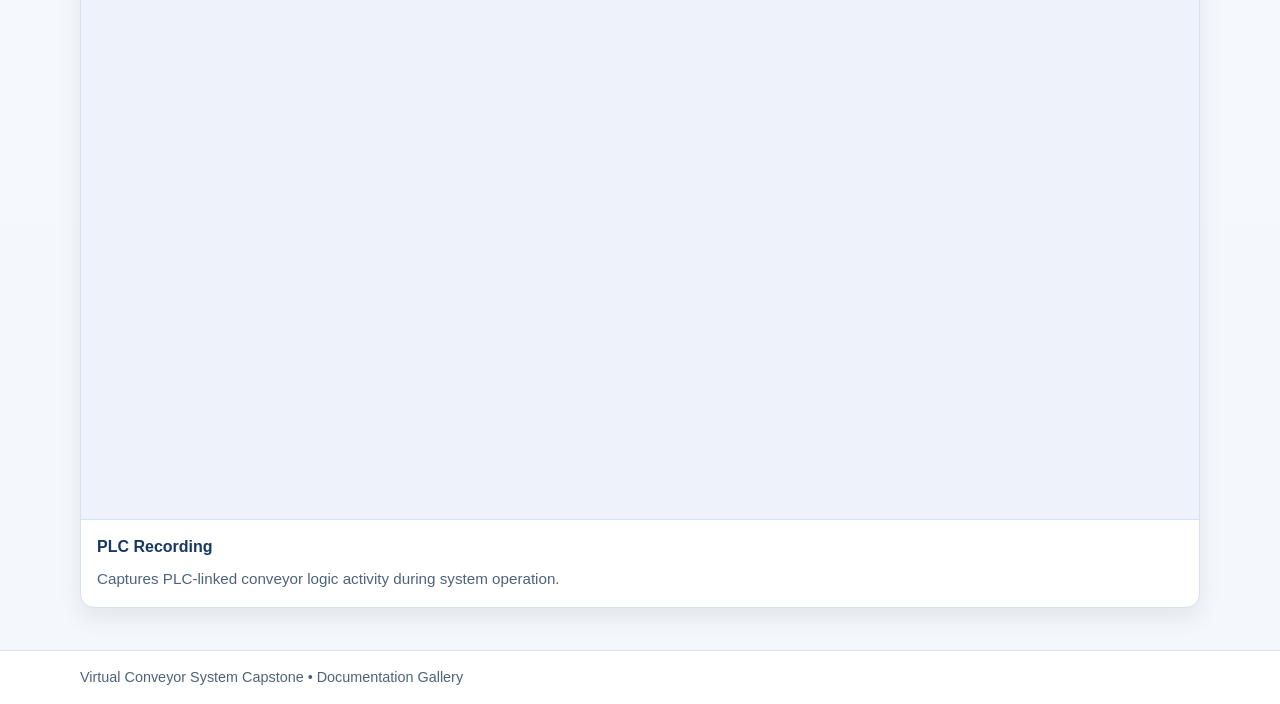
==== commit ecd65ef2: "updste" ====
--- a/index.html
+++ b/index.html
@@ -114,7 +114,7 @@
         </div>
         <div class="content">
           <h2>Object Binding</h2>
-          <p>Demonstrates component bindings tied directly to runtime values and tag states.</p>
+          <p>Demonstrates component bindings tied directly to runtime values and tag states. Reads the tag from the PLC and gives real-time feedback on the interface.</p>
         </div>
       </article>
 
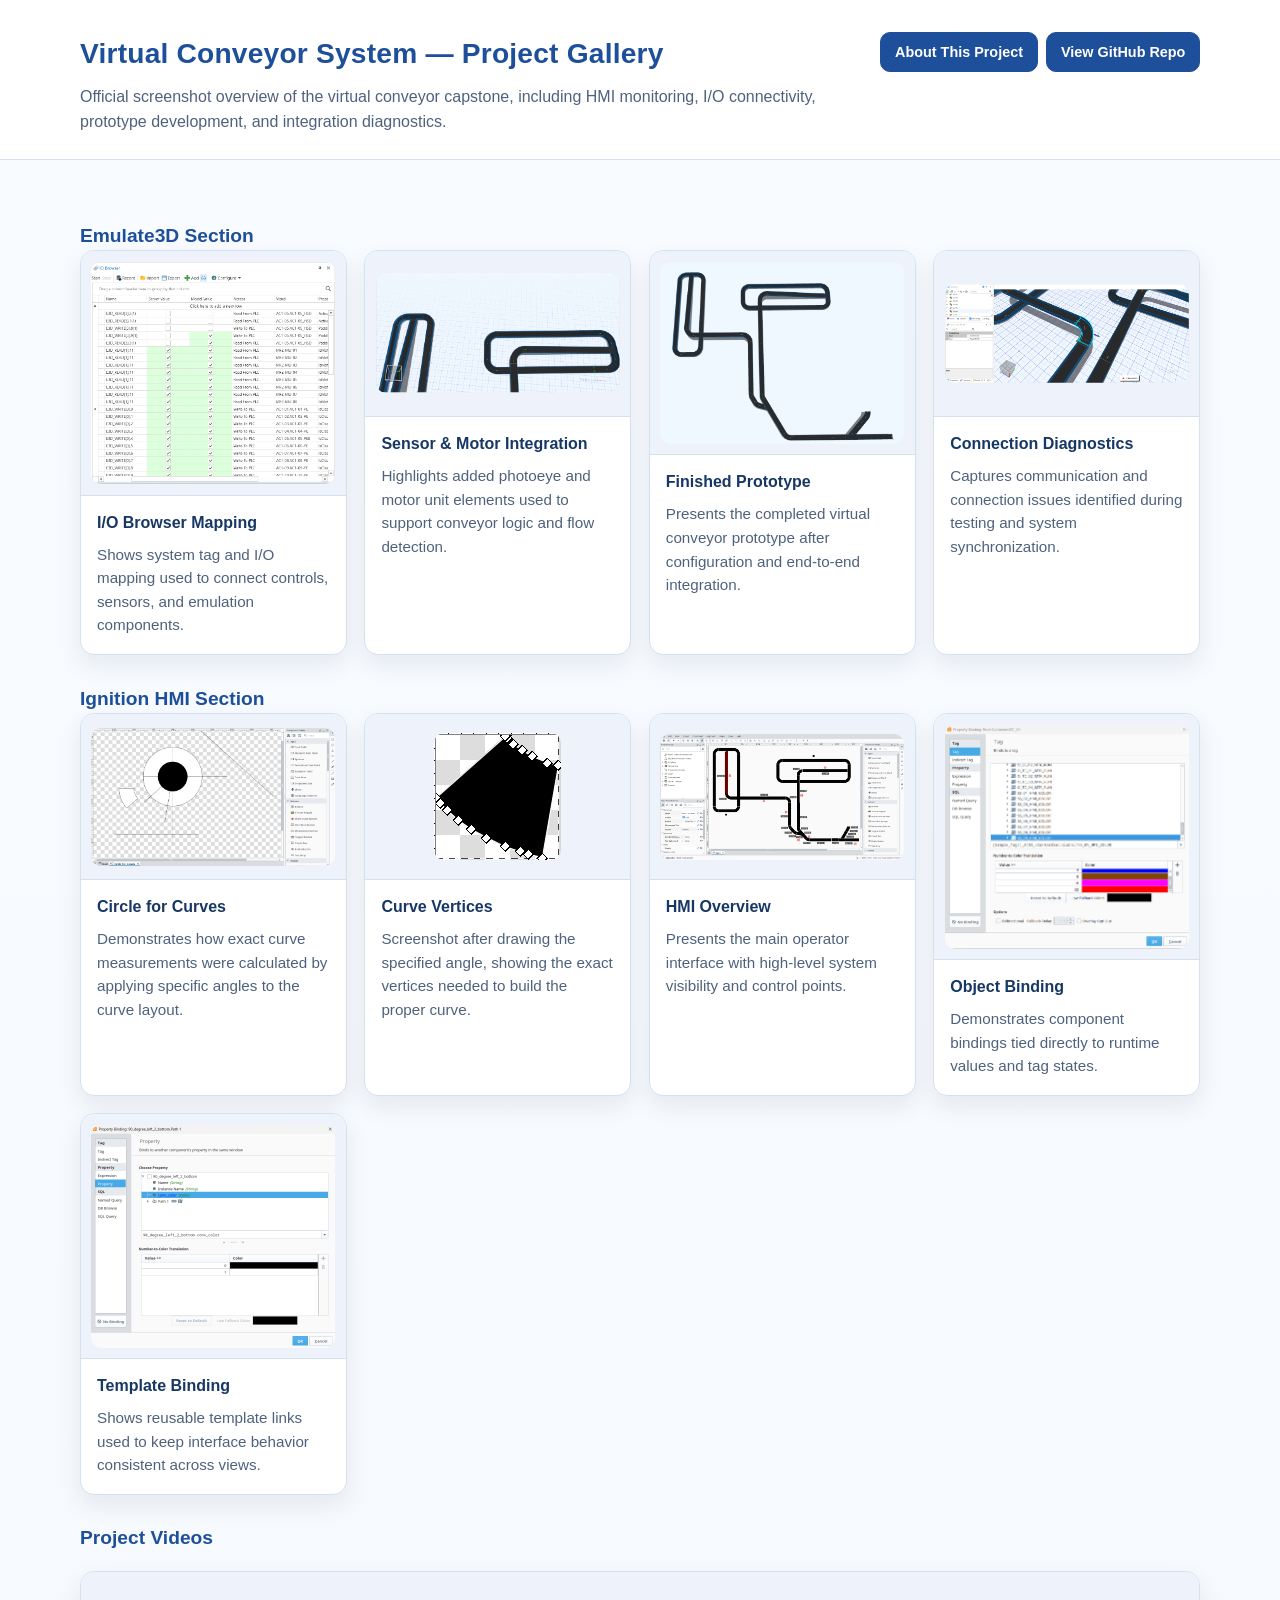
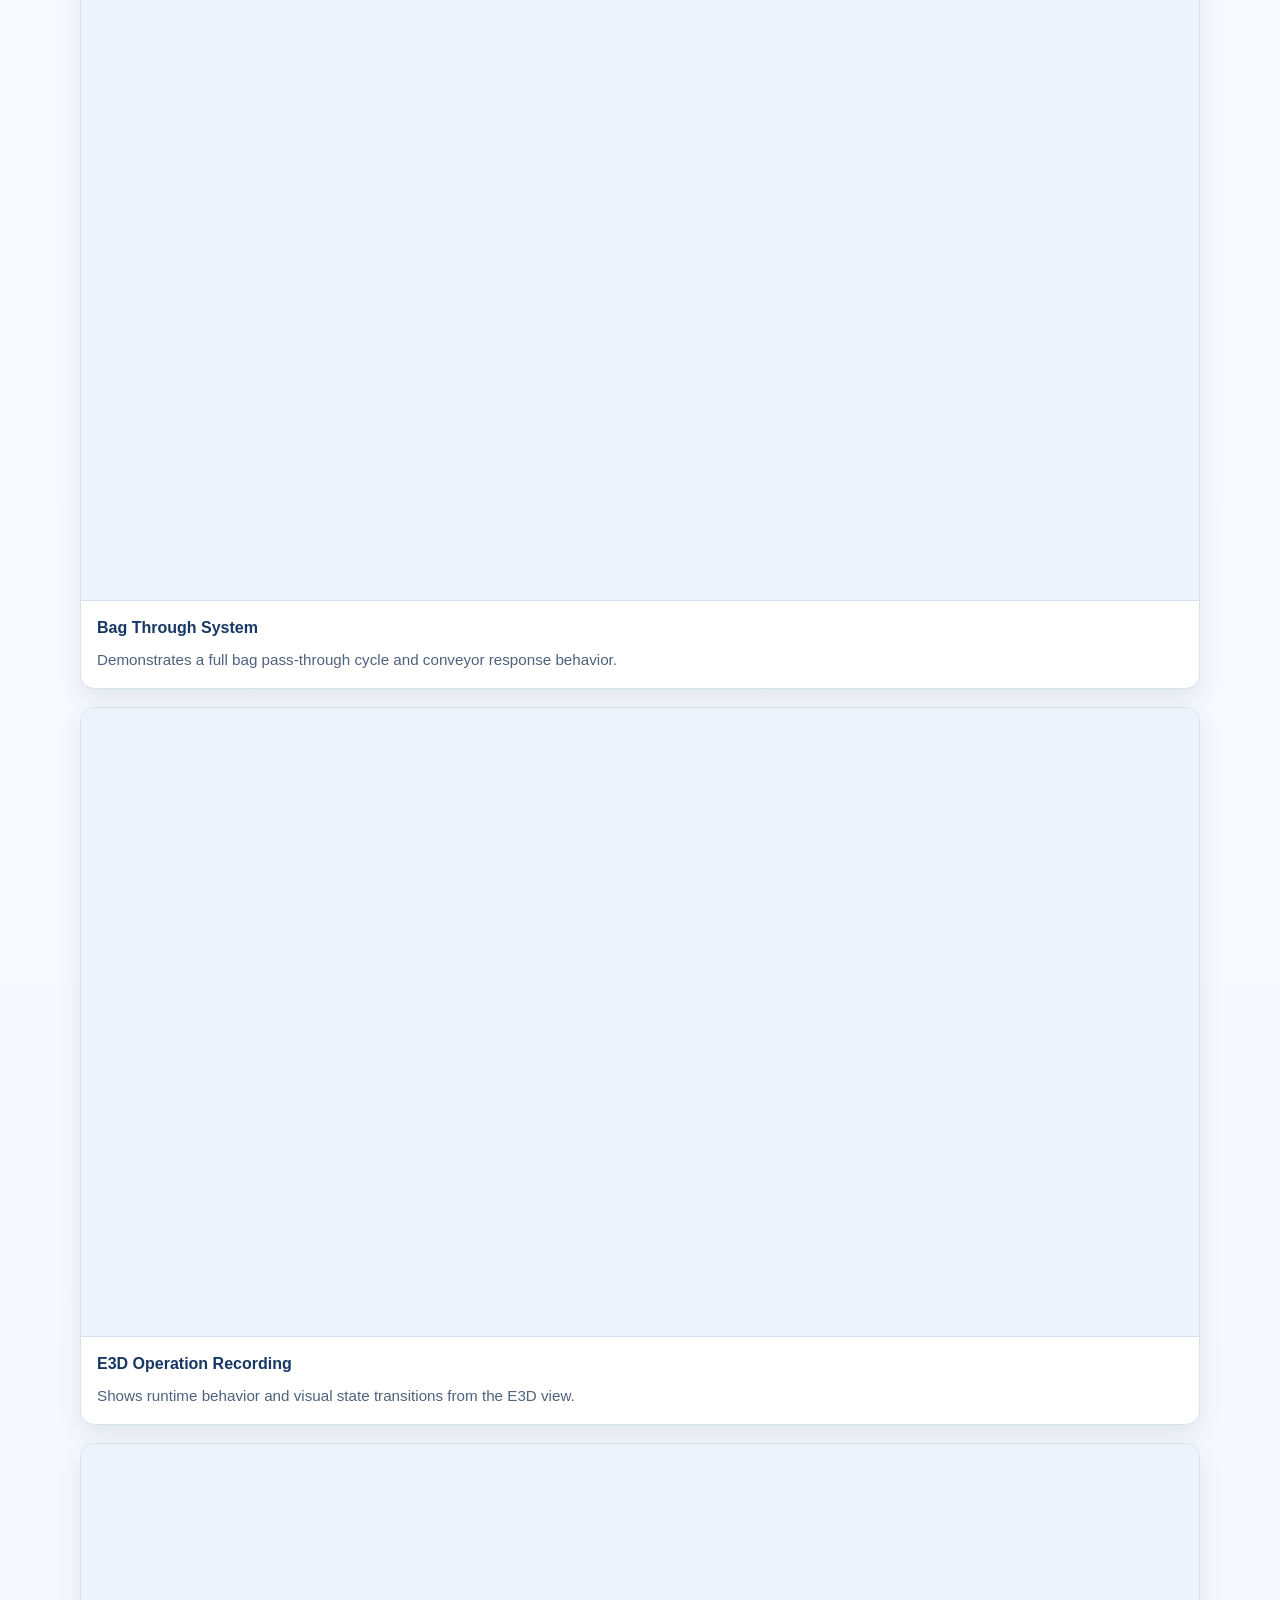
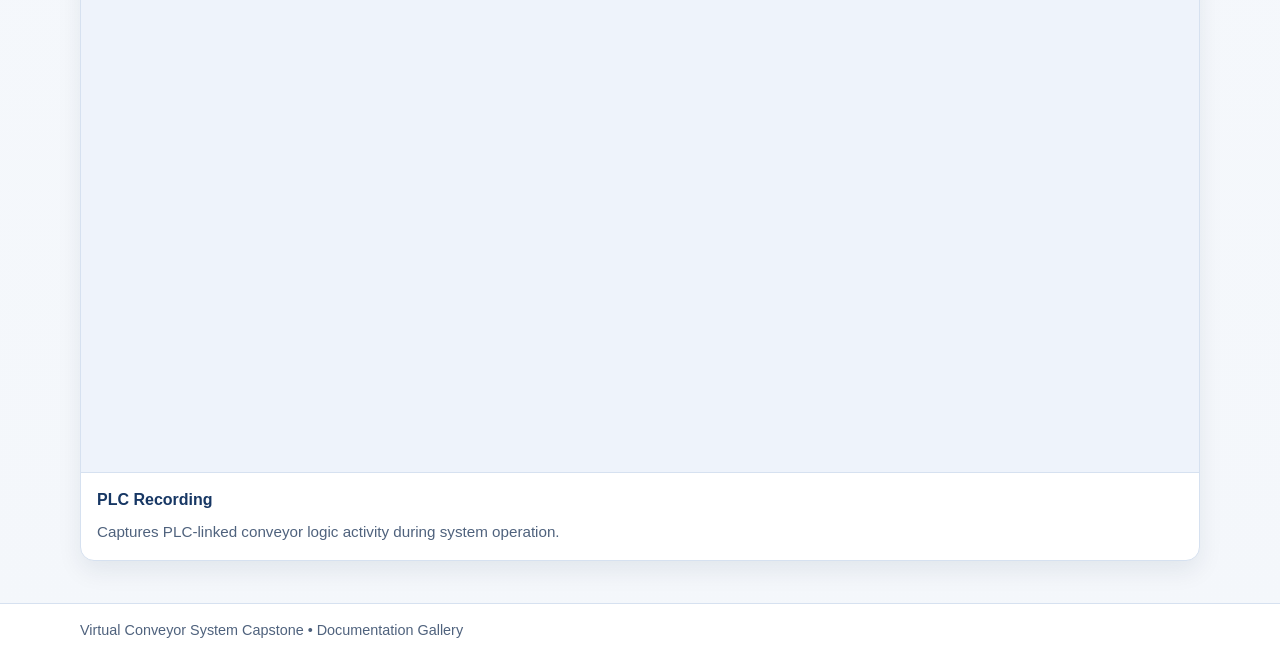
==== commit e8c6943a: "update" ====
--- a/index.html
+++ b/index.html
@@ -110,11 +110,11 @@
 
       <article class="card">
         <div class="image-wrap">
-          <img src="images/object_binding.png" alt="Ignition object binding setup linking interface components to tags" class="gallery-image" tabindex="0" />
+          <img src="images/object_binding.png" alt="Ignition object binding setup linking interface components to tags. Reads the tag from the PLC and gives real-time feedback on the interface." class="gallery-image" tabindex="0" />
         </div>
         <div class="content">
           <h2>Object Binding</h2>
-          <p>Demonstrates component bindings tied directly to runtime values and tag states. Reads the tag from the PLC and gives real-time feedback on the interface.</p>
+          <p>Demonstrates component bindings tied directly to runtime values and tag states.</p>
         </div>
       </article>
 
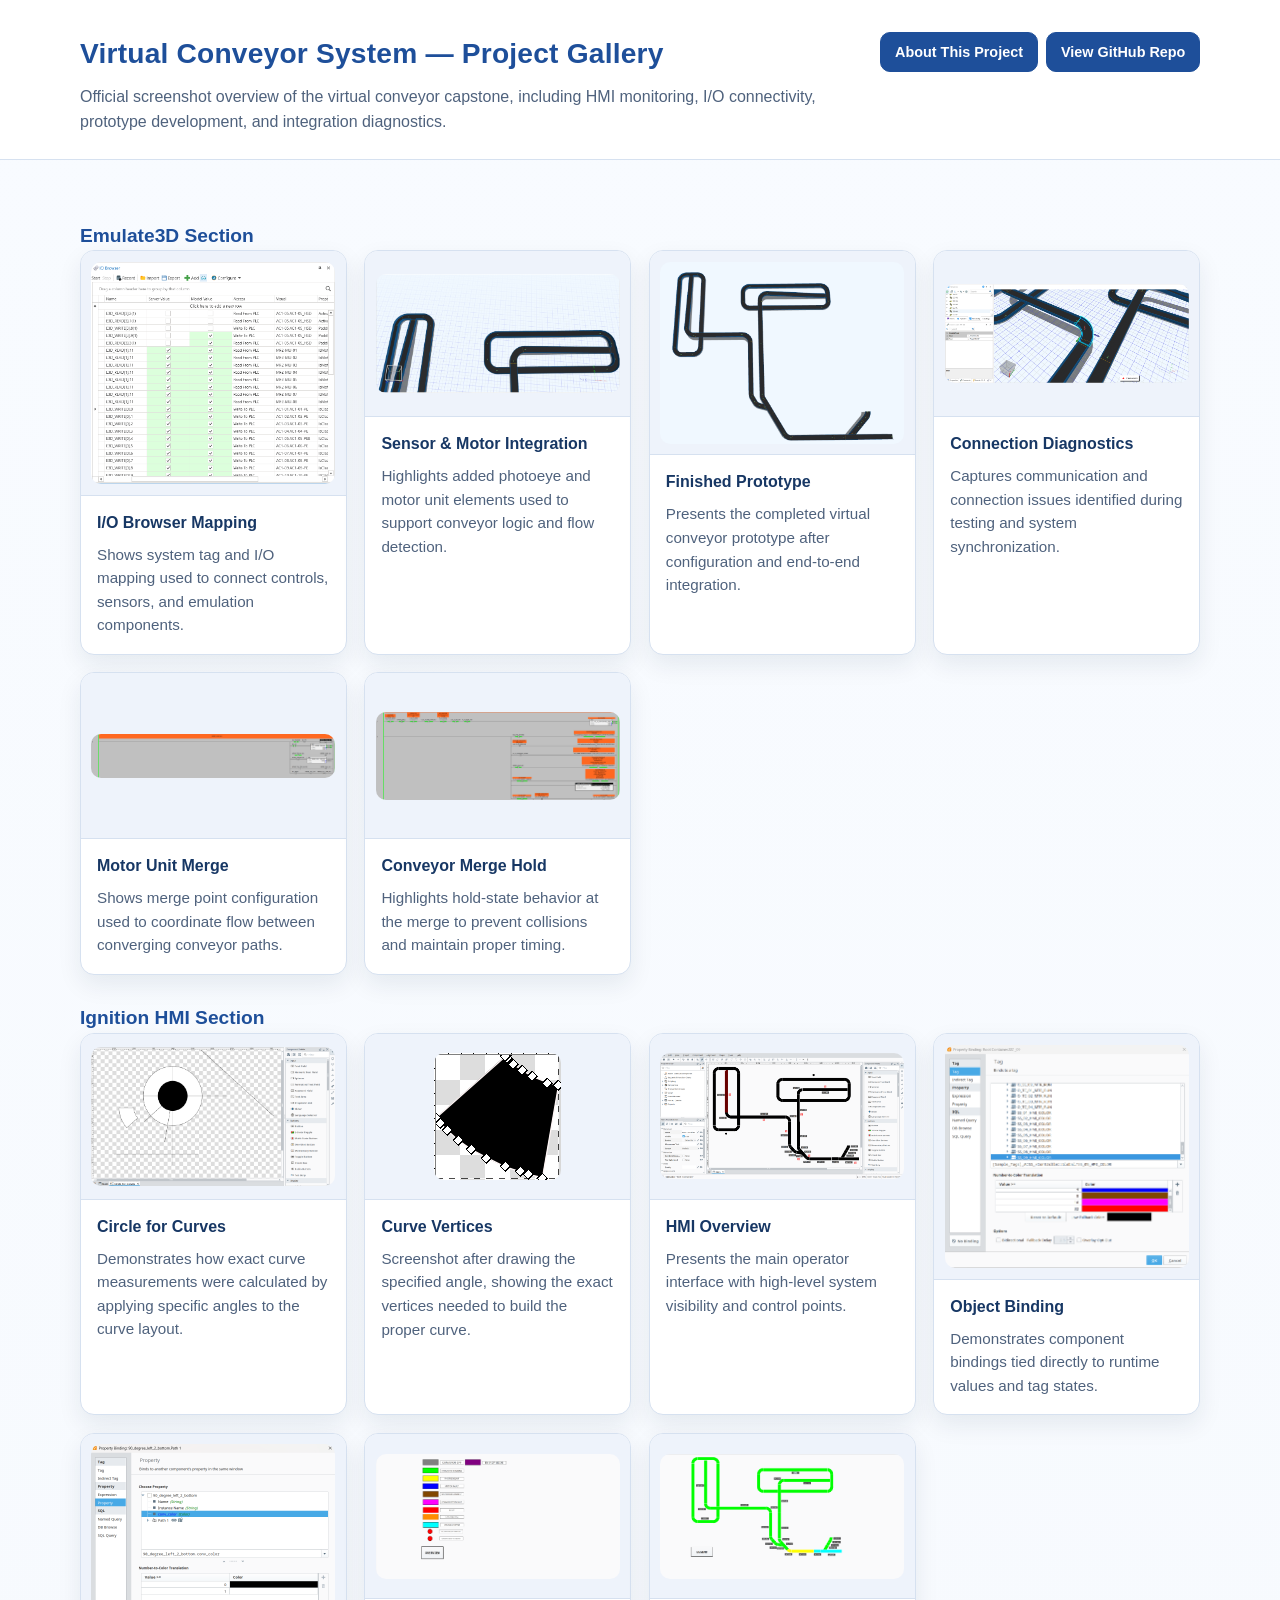
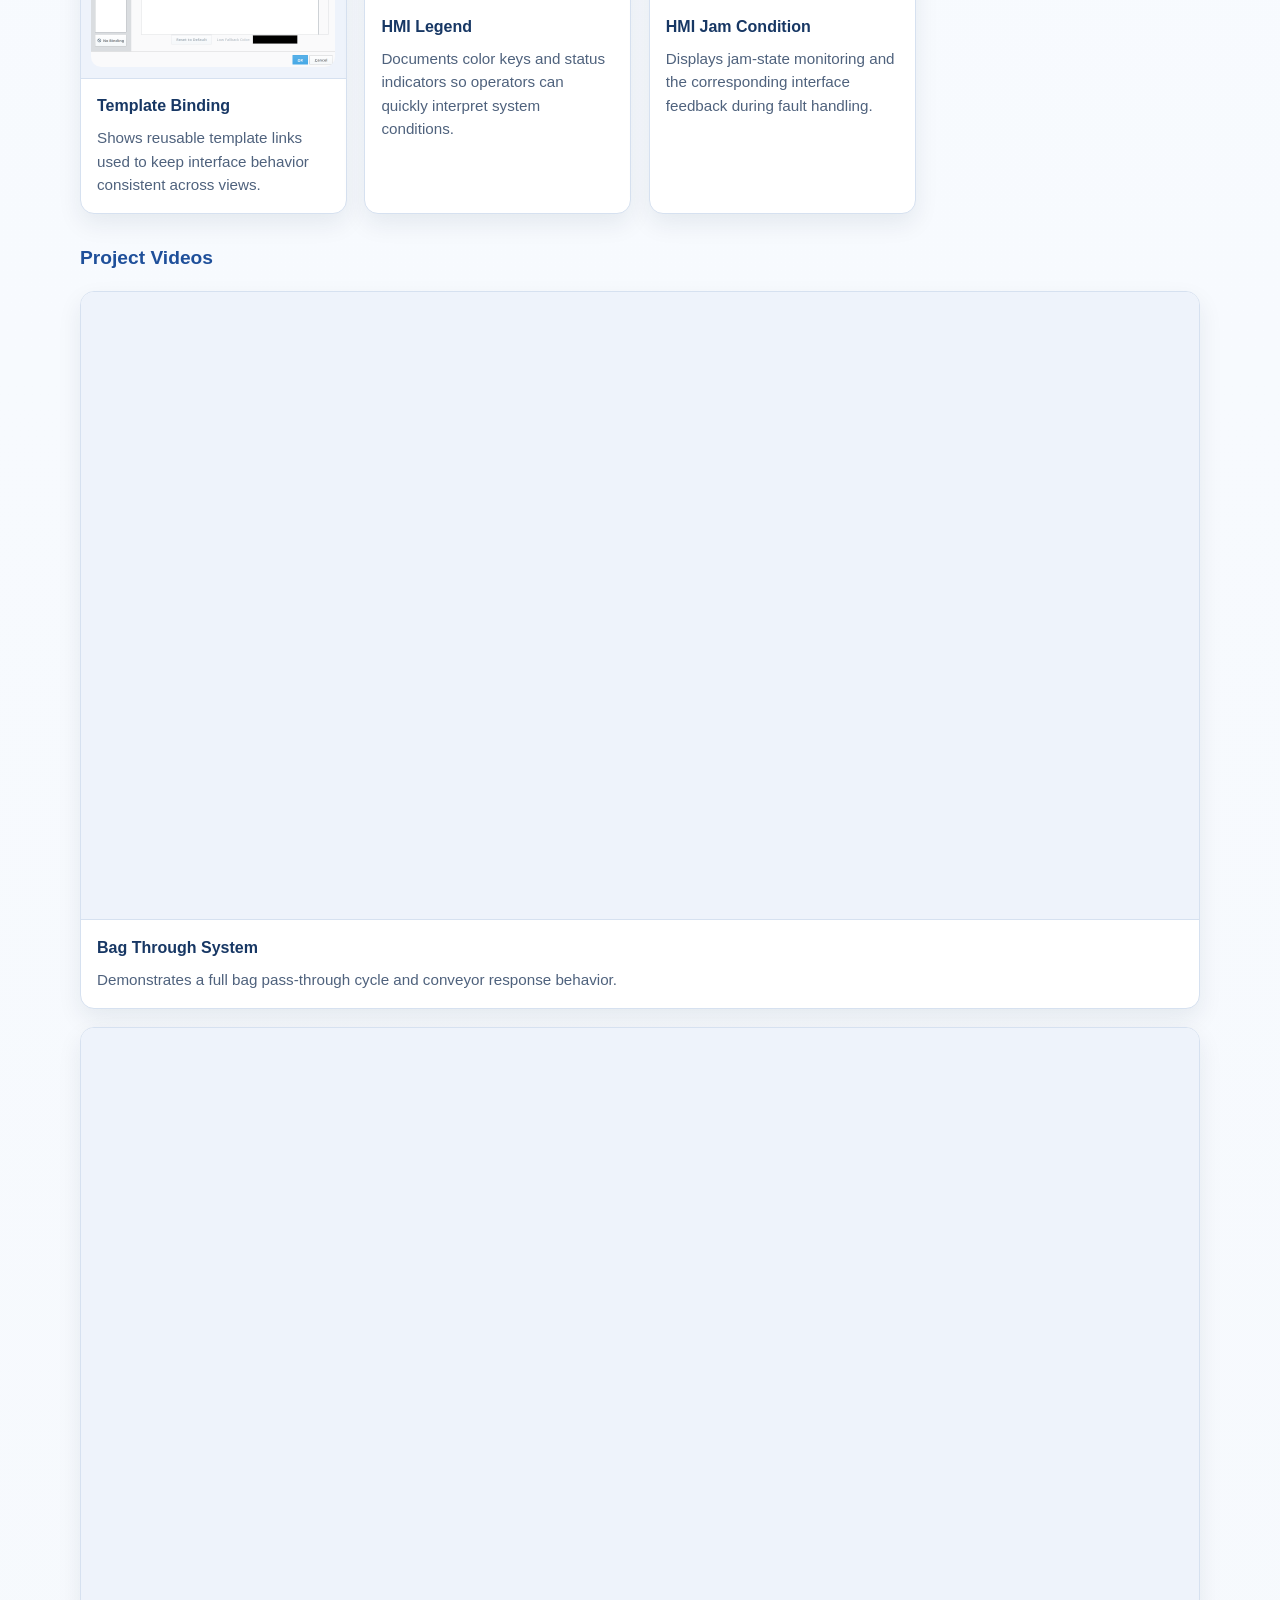
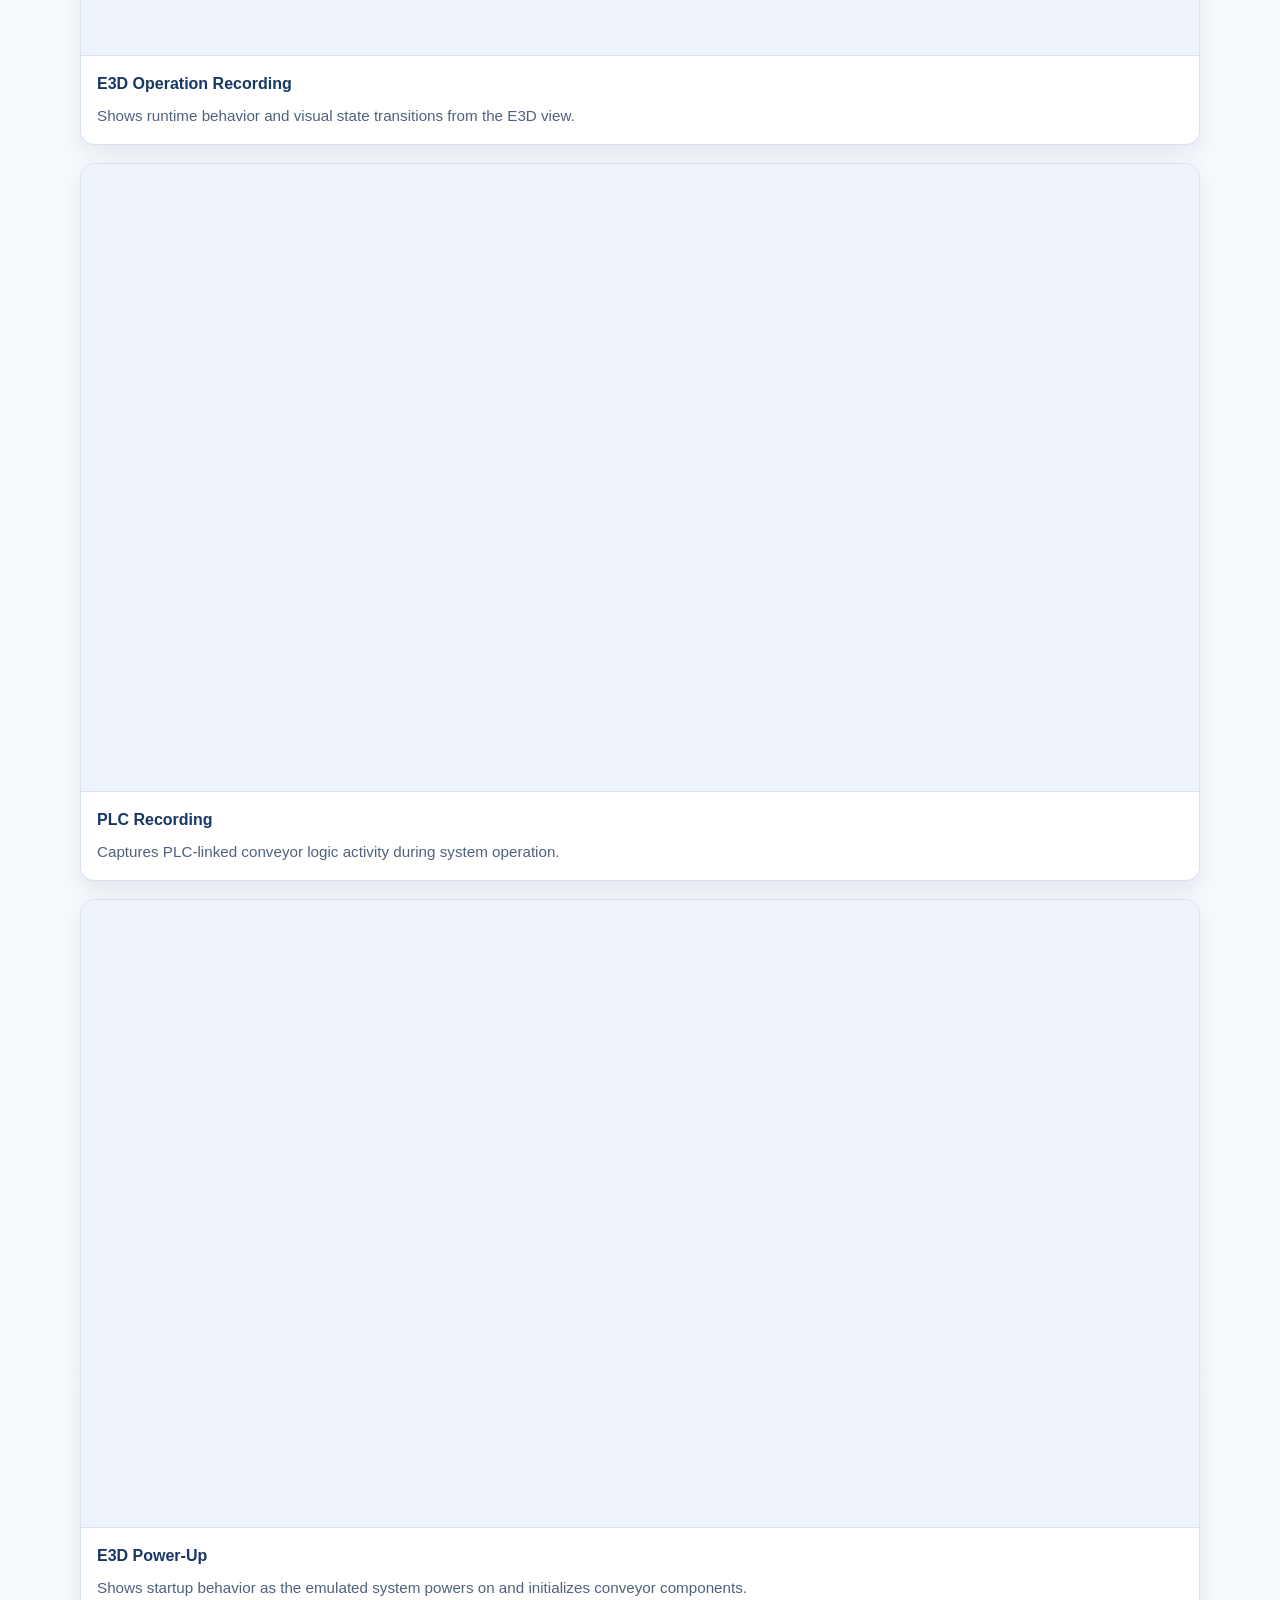
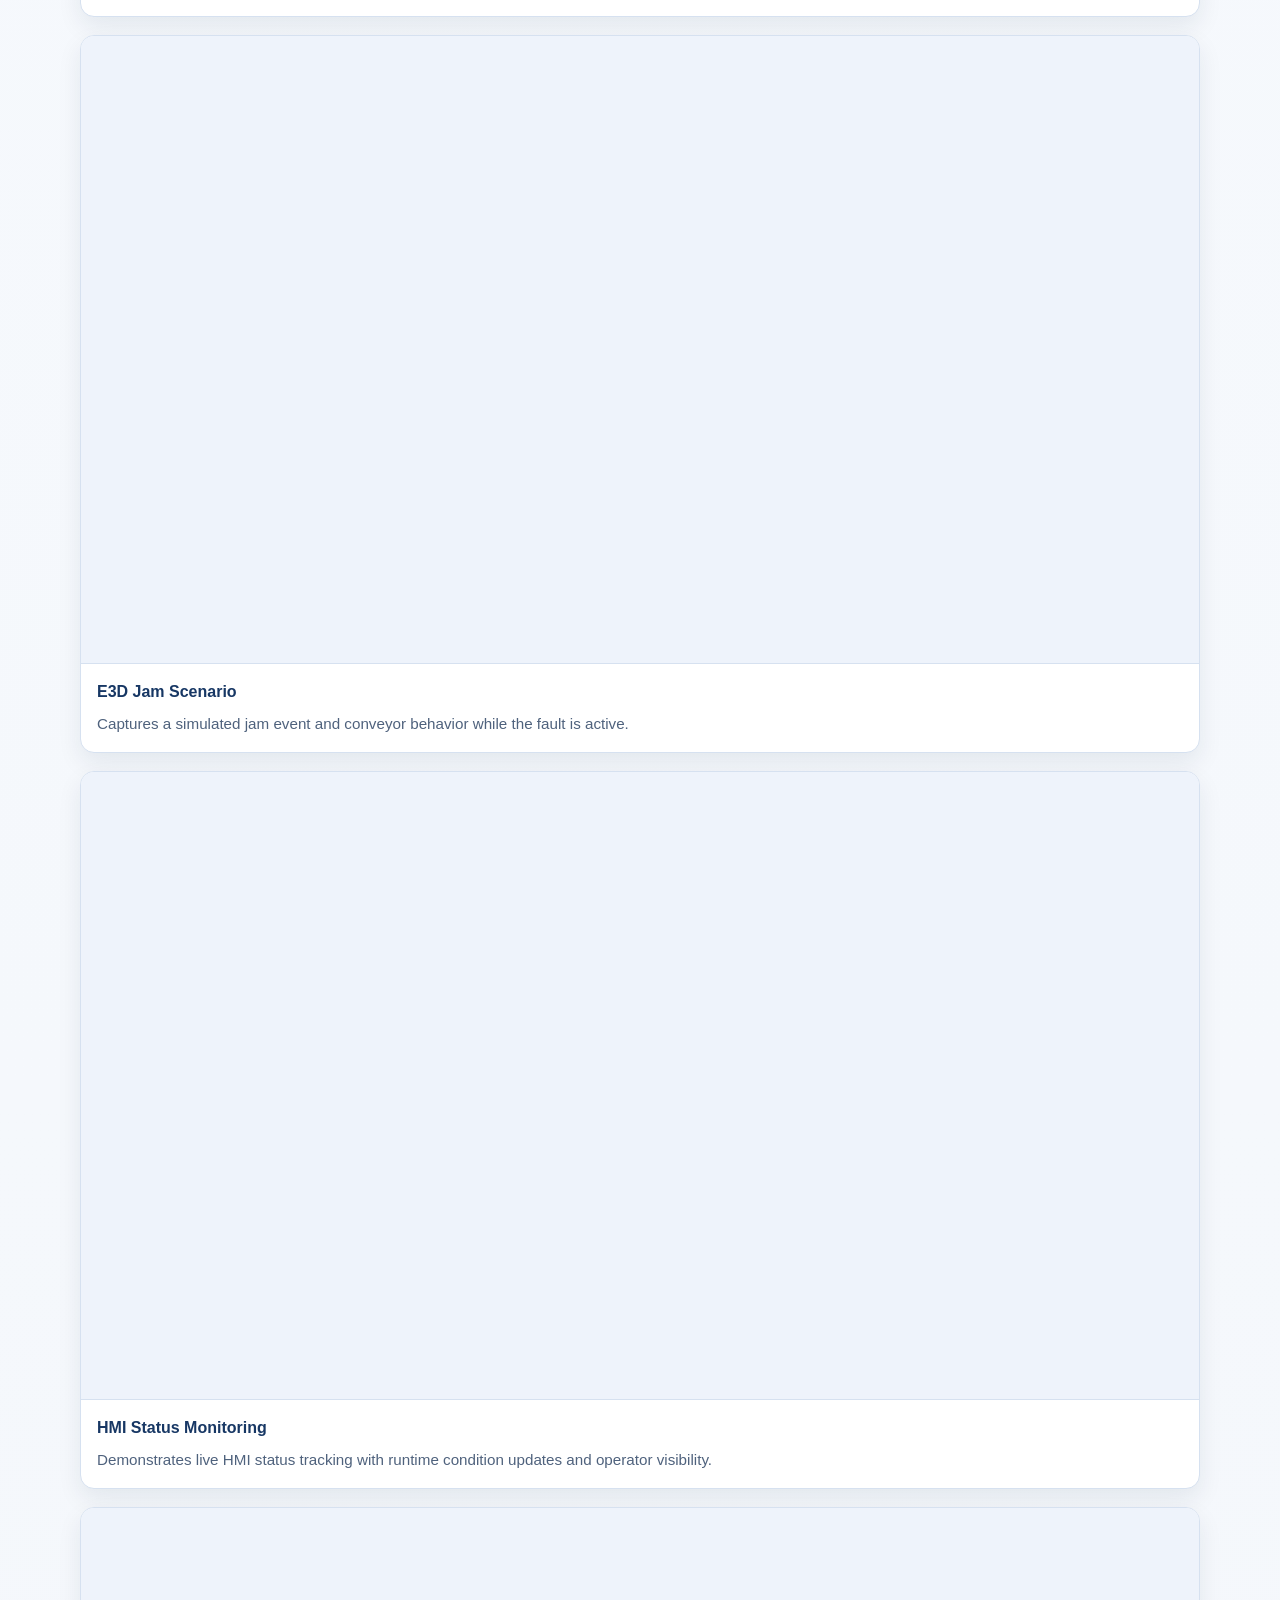
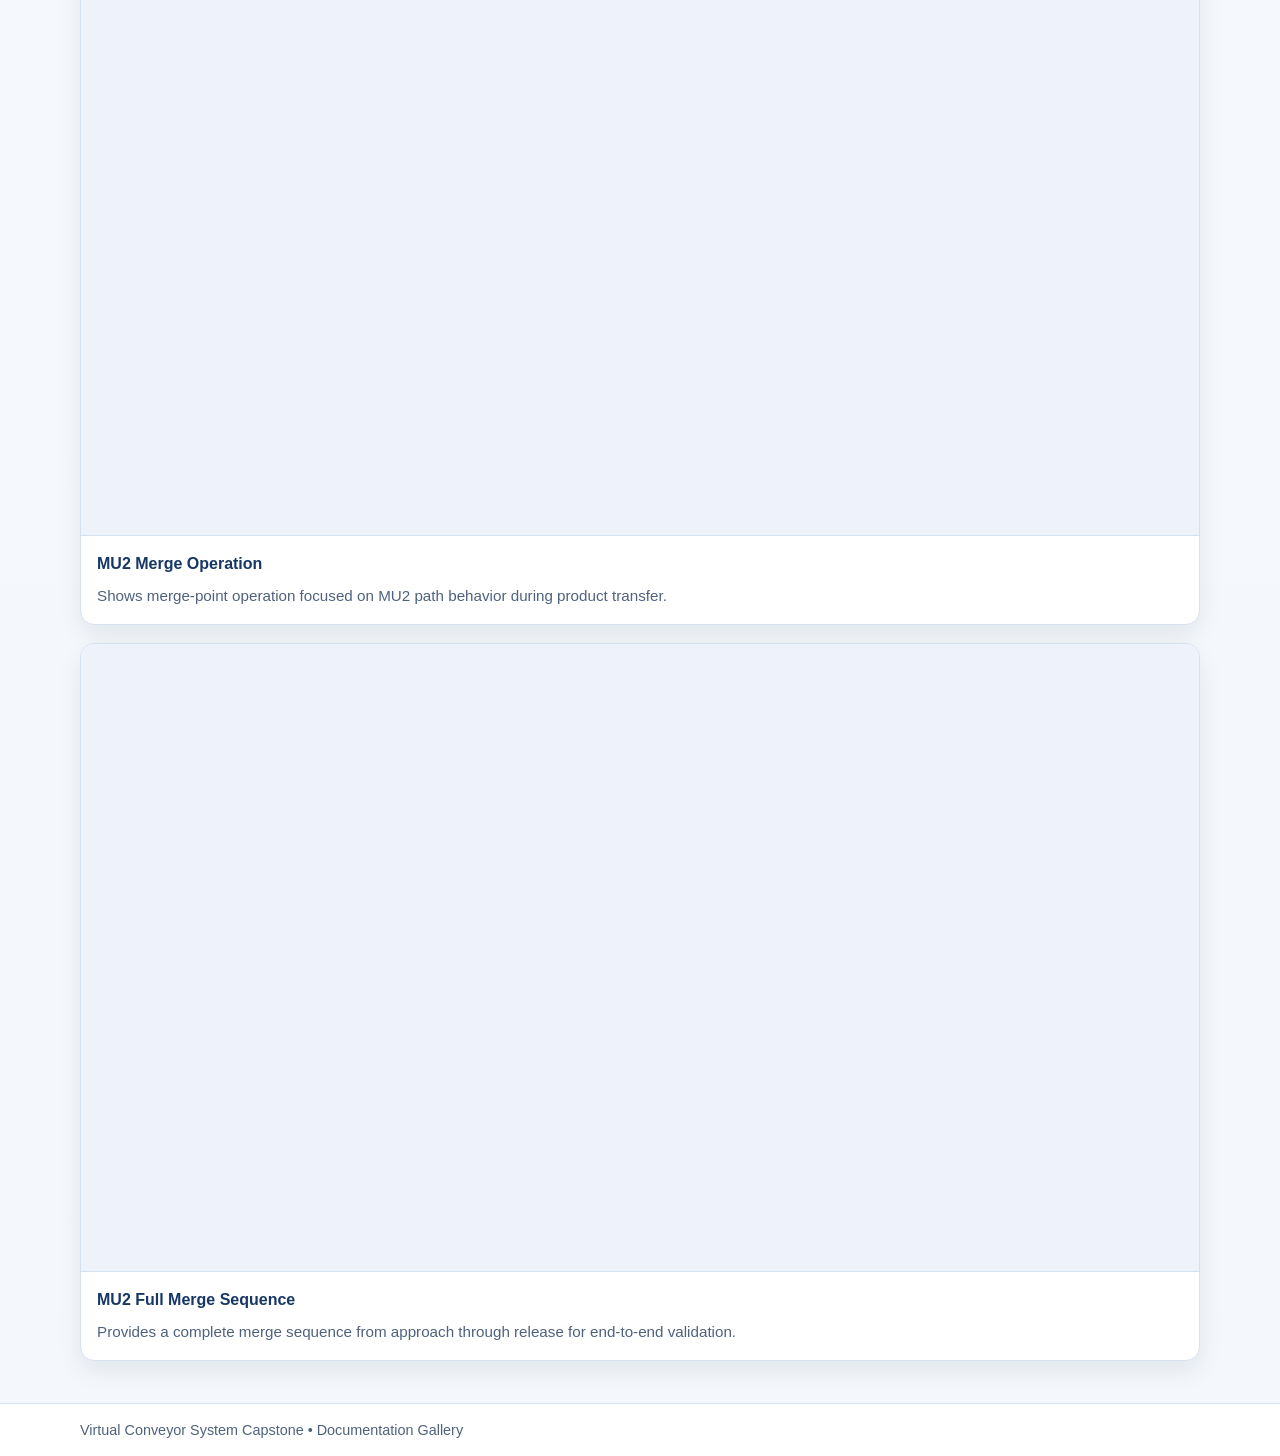
==== commit b67ca306: "added new images and videos Added my new images and videos to show the things i have been working on" ====
--- a/index.html
+++ b/index.html
@@ -74,6 +74,26 @@
           <p>Captures communication and connection issues identified during testing and system synchronization.</p>
         </div>
       </article>
+
+      <article class="card">
+        <div class="image-wrap">
+          <img src="images/MU_merge.png" alt="Motor unit merge configuration in the virtual conveyor layout" class="gallery-image" tabindex="0" />
+        </div>
+        <div class="content">
+          <h2>Motor Unit Merge</h2>
+          <p>Shows merge point configuration used to coordinate flow between converging conveyor paths.</p>
+        </div>
+      </article>
+
+      <article class="card">
+        <div class="image-wrap">
+          <img src="images/conveyor_merge_hold.png" alt="Conveyor merge hold state used to regulate product spacing" class="gallery-image" tabindex="0" />
+        </div>
+        <div class="content">
+          <h2>Conveyor Merge Hold</h2>
+          <p>Highlights hold-state behavior at the merge to prevent collisions and maintain proper timing.</p>
+        </div>
+      </article>
     </section>
 
     <h2 class="section-title">Ignition HMI Section</h2>
@@ -120,13 +140,33 @@
 
       <article class="card">
         <div class="image-wrap">
-          <img src="images/template_binding.png" alt="Template binding configuration for reusable HMI components" class="gallery-image" tabindex="0" />
+          <img src="images/template_binding.png" alt="Template binding configuration for reusable HMI components. Ensures consistent behavior across different views." class="gallery-image" tabindex="0" />
         </div>
         <div class="content">
           <h2>Template Binding</h2>
           <p>Shows reusable template links used to keep interface behavior consistent across views.</p>
         </div>
       </article>
+
+      <article class="card">
+        <div class="image-wrap">
+          <img src="images/hmi_legend.png" alt="HMI legend identifying status colors and system indicators" class="gallery-image" tabindex="0" />
+        </div>
+        <div class="content">
+          <h2>HMI Legend</h2>
+          <p>Documents color keys and status indicators so operators can quickly interpret system conditions.</p>
+        </div>
+      </article>
+
+      <article class="card">
+        <div class="image-wrap">
+          <img src="images/hmi_jam.png" alt="HMI screen showing jam condition and system response indicators" class="gallery-image" tabindex="0" />
+        </div>
+        <div class="content">
+          <h2>HMI Jam Condition</h2>
+          <p>Displays jam-state monitoring and the corresponding interface feedback during fault handling.</p>
+        </div>
+      </article>
     </section>
 
     <h2 class="section-title">Project Videos</h2>
@@ -185,6 +225,101 @@
         <div class="content">
           <h2>PLC Recording</h2>
           <p>Captures PLC-linked conveyor logic activity during system operation.</p>
+        </div>
+      </article>
+
+      <article class="card video-card">
+        <div class="video-wrap">
+          <video
+            src="videos/e3D_power_up.mp4"
+            class="gallery-video"
+            muted
+            autoplay
+            loop
+            playsinline
+            tabindex="0"
+            aria-label="E3D system power-up sequence"
+          ></video>
+        </div>
+        <div class="content">
+          <h2>E3D Power-Up</h2>
+          <p>Shows startup behavior as the emulated system powers on and initializes conveyor components.</p>
+        </div>
+      </article>
+
+      <article class="card video-card">
+        <div class="video-wrap">
+          <video
+            src="videos/e3d_jam.mp4"
+            class="gallery-video"
+            muted
+            autoplay
+            loop
+            playsinline
+            tabindex="0"
+            aria-label="E3D jam scenario demonstration"
+          ></video>
+        </div>
+        <div class="content">
+          <h2>E3D Jam Scenario</h2>
+          <p>Captures a simulated jam event and conveyor behavior while the fault is active.</p>
+        </div>
+      </article>
+
+      <article class="card video-card">
+        <div class="video-wrap">
+          <video
+            src="videos/HMI_status.mp4"
+            class="gallery-video"
+            muted
+            autoplay
+            loop
+            playsinline
+            tabindex="0"
+            aria-label="HMI status monitoring recording"
+          ></video>
+        </div>
+        <div class="content">
+          <h2>HMI Status Monitoring</h2>
+          <p>Demonstrates live HMI status tracking with runtime condition updates and operator visibility.</p>
+        </div>
+      </article>
+
+      <article class="card video-card">
+        <div class="video-wrap">
+          <video
+            src="videos/mu2_merge.mp4"
+            class="gallery-video"
+            muted
+            autoplay
+            loop
+            playsinline
+            tabindex="0"
+            aria-label="MU2 merge operation recording"
+          ></video>
+        </div>
+        <div class="content">
+          <h2>MU2 Merge Operation</h2>
+          <p>Shows merge-point operation focused on MU2 path behavior during product transfer.</p>
+        </div>
+      </article>
+
+      <article class="card video-card">
+        <div class="video-wrap">
+          <video
+            src="videos/mu2_merge_full.mp4"
+            class="gallery-video"
+            muted
+            autoplay
+            loop
+            playsinline
+            tabindex="0"
+            aria-label="Full MU2 merge sequence recording"
+          ></video>
+        </div>
+        <div class="content">
+          <h2>MU2 Full Merge Sequence</h2>
+          <p>Provides a complete merge sequence from approach through release for end-to-end validation.</p>
         </div>
       </article>
     </section>
@@ -195,7 +330,7 @@
       <div class="lightbox-media-wrap">
         <button class="lightbox-close" id="lightboxClose" aria-label="Close media">×</button>
         <img id="lightboxImage" src="" alt="" />
-        <video id="lightboxVideo" controls loop playsinline></video>
+        <video id="lightboxVideo" controls loop playsinline muted></video>
       </div>
       <div class="lightbox-caption" id="lightboxCaption"></div>
     </div>
